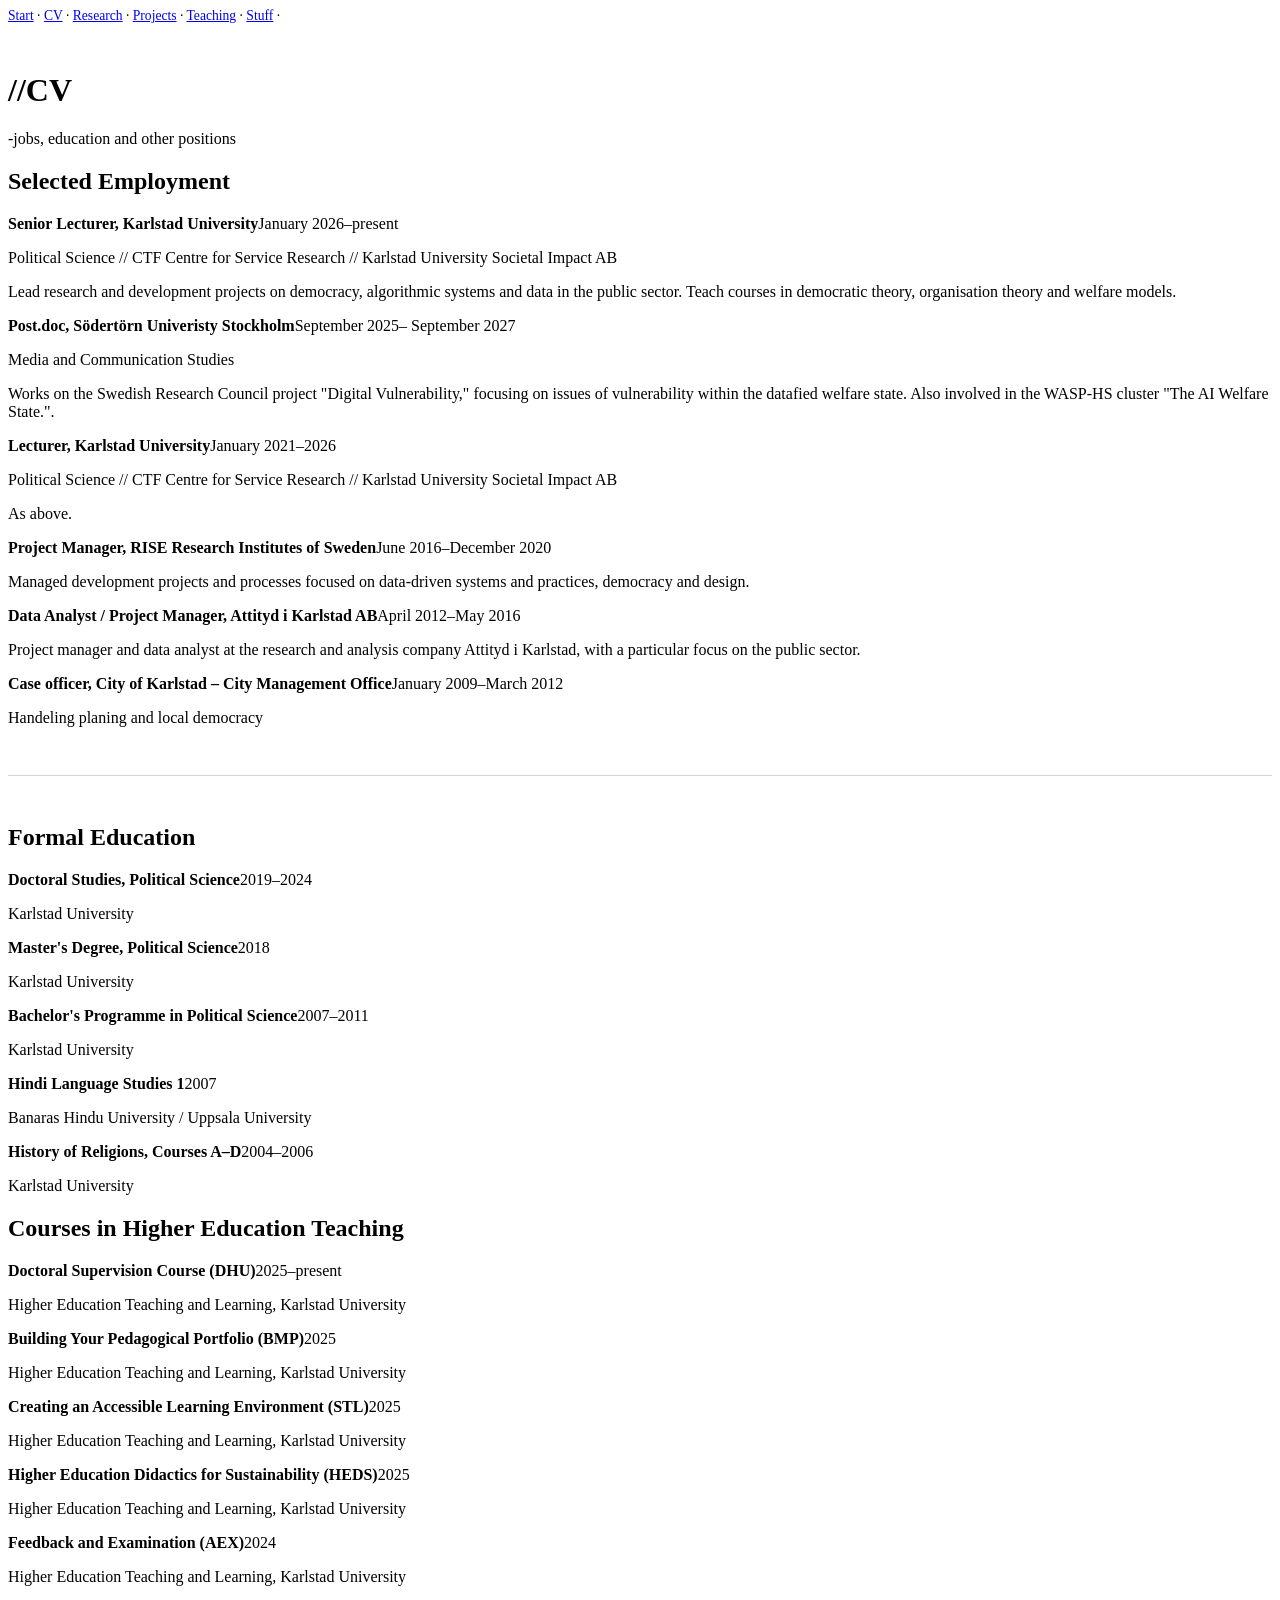
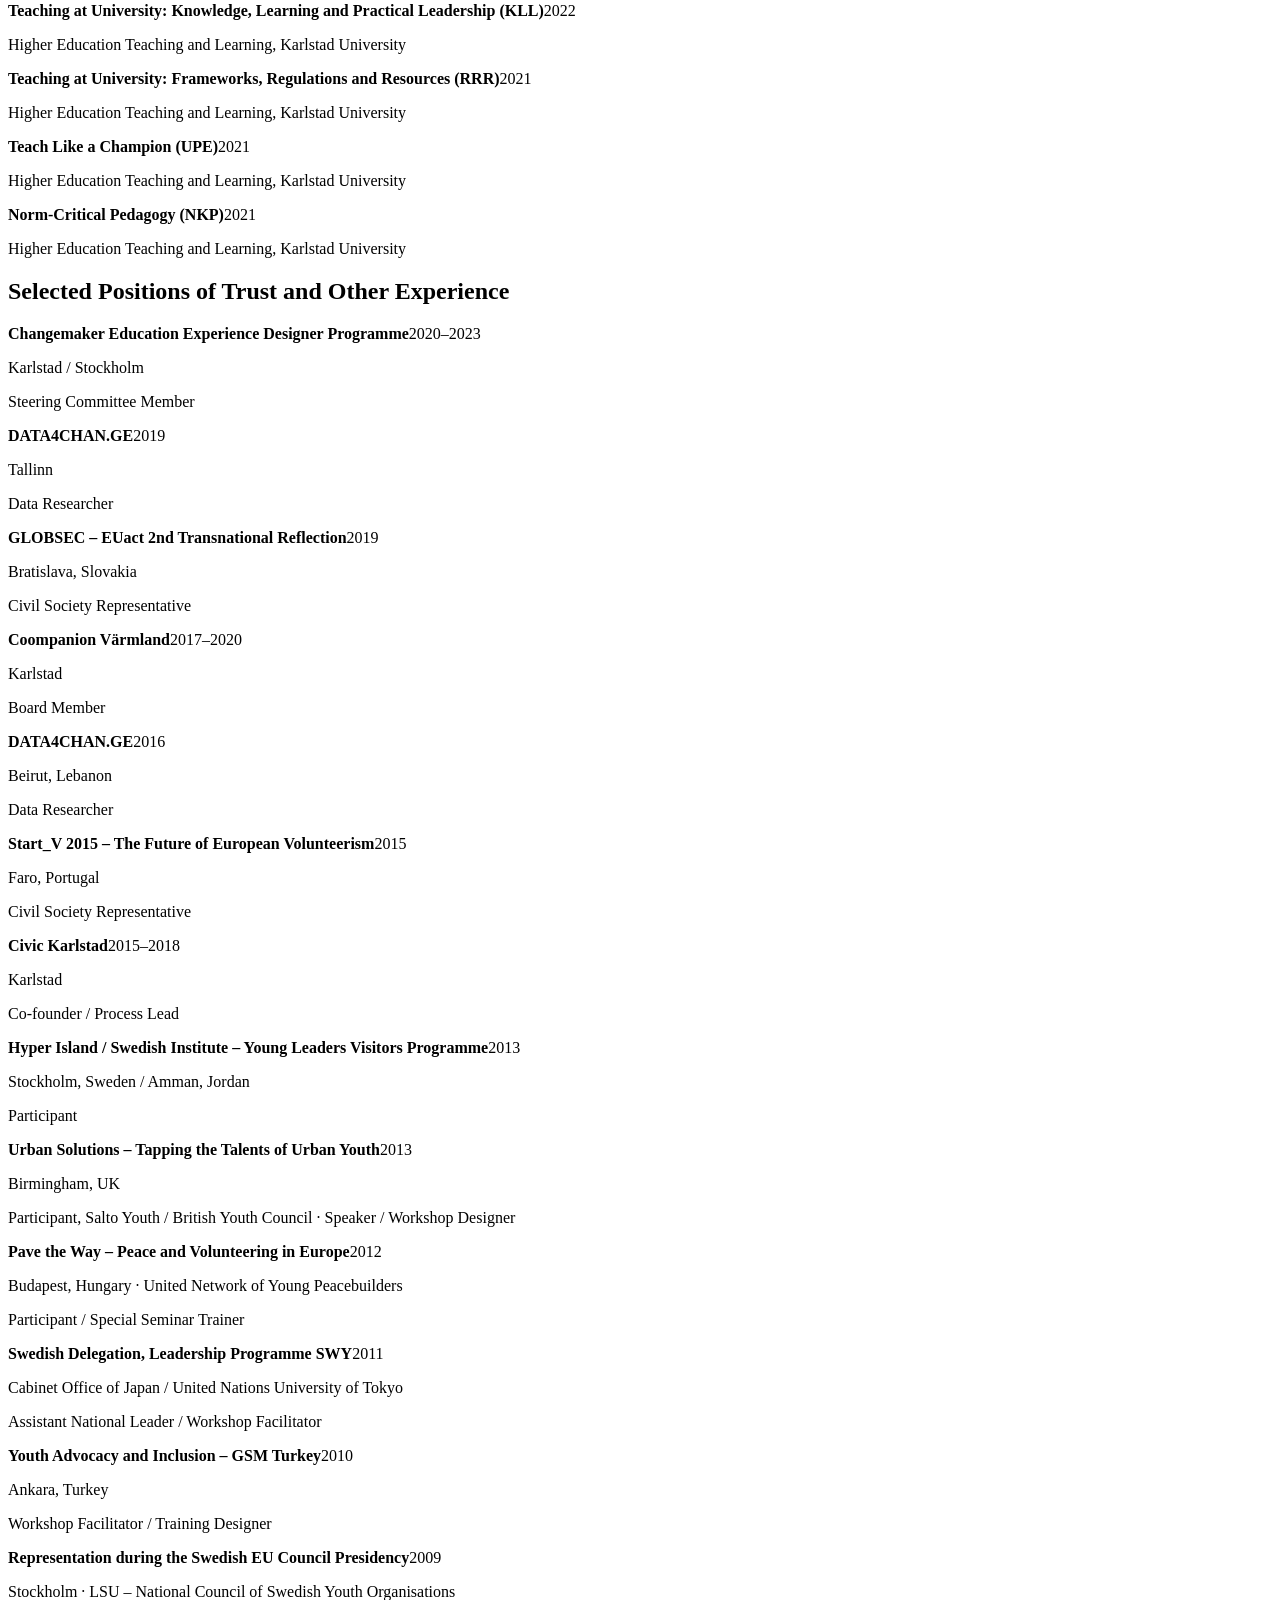
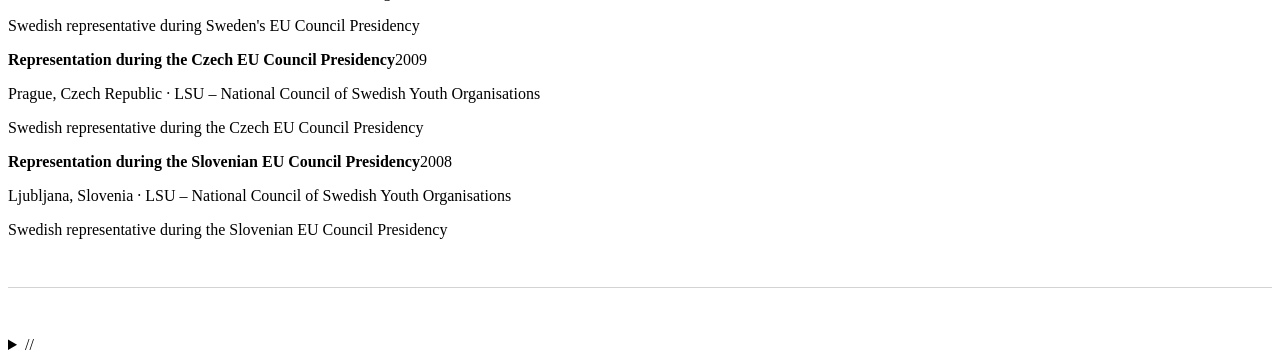
==== cv.html @ 7ce3508b "Revise job titles and update descriptions in cv.html Updated job titles and descriptions in CV." ====
<!DOCTYPE html>
<html lang="en">
<head>
<meta charset="UTF-8">
<meta name="viewport" content="width=device-width, initial-scale=1">
<title>Petter Falk – CV</title>
<link rel="stylesheet" href="style.css">
</head>
<body>
<div class="container">

<nav style="margin-bottom: 48px; font-size: 0.85rem;">
  <a href="index.html">Start</a> ·
  <a href="cv.html">CV</a> ·
  <a href="research.html">Research</a> ·
  <a href="projects.html">Projects</a> ·
  <a href="teaching.html">Teaching</a> ·
  <a href="stuff.html">Stuff</a> ·
</nav>

<header>
  <h1>//CV</h1>
  <p>-jobs, education and other positions</p>
</header>
  
  <h2>Selected Employment</h2>
<div class="entry">
  <div class="entry-head"><strong>Senior Lecturer, Karlstad University</strong><span class="date">January 2026–present</span></div>
  <p class="place">Political Science // CTF Centre for Service Research // Karlstad University Societal Impact AB</p>
  <p>Lead research and development projects on democracy, algorithmic systems and data in the public sector. Teach courses in democratic theory, organisation theory and welfare models.</p>
</div>
  <div class="entry">
  <div class="entry-head"><strong>Post.doc, Södertörn Univeristy Stockholm</strong><span class="date">September 2025– September 2027</span></div>
  <p class="place">Media and Communication Studies</p>
  <p> Works on the Swedish Research Council project "Digital Vulnerability," focusing on issues of vulnerability within the datafied welfare state. Also involved in the WASP-HS cluster "The AI ​​Welfare State.".</p>
</div>
<div class="entry">
  <div class="entry-head"><strong>Lecturer, Karlstad University</strong><span class="date">January 2021–2026</span></div>
  <p class="place">Political Science // CTF Centre for Service Research // Karlstad University Societal Impact AB</p>
  <p>As above.</p>
</div>
<div class="entry">
  <div class="entry-head"><strong>Project Manager, RISE Research Institutes of Sweden</strong><span class="date">June 2016–December 2020</span></div>
  <p>Managed development projects and processes focused on data-driven systems and practices, democracy and design.</p>
</div>
<div class="entry">
  <div class="entry-head"><strong>Data Analyst / Project Manager, Attityd i Karlstad AB</strong><span class="date">April 2012–May 2016</span></div>
  <p>Project manager and data analyst at the research and analysis company Attityd i Karlstad, with a particular focus on the public sector.</p>
</div>
<div class="entry">
  <div class="entry-head"><strong>Case officer, City of Karlstad – City Management Office</strong><span class="date">January 2009–March 2012</span></div>
  <p> Handeling planing and local democracy </p>
</div>


<hr style="border: none; border-top: 1px solid #d3d3d3; margin: 48px 0;">
  
<h2>Formal Education</h2>
<div class="entry">
  <div class="entry-head"><strong>Doctoral Studies, Political Science</strong><span class="date">2019–2024</span></div>
  <p class="place">Karlstad University</p>
</div>
<div class="entry">
  <div class="entry-head"><strong>Master's Degree, Political Science</strong><span class="date">2018</span></div>
  <p class="place">Karlstad University</p>
</div>
<div class="entry">
  <div class="entry-head"><strong>Bachelor's Programme in Political Science</strong><span class="date">2007–2011</span></div>
  <p class="place">Karlstad University</p>
</div>
<div class="entry">
  <div class="entry-head"><strong>Hindi Language Studies 1</strong><span class="date">2007</span></div>
  <p class="place">Banaras Hindu University / Uppsala University</p>
</div>
<div class="entry">
  <div class="entry-head"><strong>History of Religions, Courses A–D</strong><span class="date">2004–2006</span></div>
  <p class="place">Karlstad University</p>
</div>

  <h2> Courses in Higher Education Teaching </h2>
<div class="entry">
  <div class="entry-head"><strong>Doctoral Supervision Course (DHU)</strong><span class="date">2025–present</span></div>
  <p class="place">Higher Education Teaching and Learning, Karlstad University</p>
</div>
<div class="entry">
  <div class="entry-head"><strong>Building Your Pedagogical Portfolio (BMP)</strong><span class="date">2025</span></div>
  <p class="place">Higher Education Teaching and Learning, Karlstad University</p>
</div>
<div class="entry">
  <div class="entry-head"><strong>Creating an Accessible Learning Environment (STL)</strong><span class="date">2025</span></div>
  <p class="place">Higher Education Teaching and Learning, Karlstad University</p>
</div>
<div class="entry">
  <div class="entry-head"><strong>Higher Education Didactics for Sustainability (HEDS)</strong><span class="date">2025</span></div>
  <p class="place">Higher Education Teaching and Learning, Karlstad University</p>
</div>
<div class="entry">
  <div class="entry-head"><strong>Feedback and Examination (AEX)</strong><span class="date">2024</span></div>
  <p class="place">Higher Education Teaching and Learning, Karlstad University</p>
</div>
<div class="entry">
  <div class="entry-head"><strong>Teaching at University: Knowledge, Learning and Practical Leadership (KLL)</strong><span class="date">2022</span></div>
  <p class="place">Higher Education Teaching and Learning, Karlstad University</p>
</div>
<div class="entry">
  <div class="entry-head"><strong>Teaching at University: Frameworks, Regulations and Resources (RRR)</strong><span class="date">2021</span></div>
  <p class="place">Higher Education Teaching and Learning, Karlstad University</p>
</div>
<div class="entry">
  <div class="entry-head"><strong>Teach Like a Champion (UPE)</strong><span class="date">2021</span></div>
  <p class="place">Higher Education Teaching and Learning, Karlstad University</p>
</div>
<div class="entry">
  <div class="entry-head"><strong>Norm-Critical Pedagogy (NKP)</strong><span class="date">2021</span></div>
  <p class="place">Higher Education Teaching and Learning, Karlstad University</p>
</div>
  
<h2>Selected Positions of Trust and Other Experience</h2>
<div class="entry">
  <div class="entry-head"><strong>Changemaker Education Experience Designer Programme</strong><span class="date">2020–2023</span></div>
  <p class="place">Karlstad / Stockholm</p>
  <p>Steering Committee Member</p>
</div>
<div class="entry">
  <div class="entry-head"><strong>DATA4CHAN.GE</strong><span class="date">2019</span></div>
  <p class="place">Tallinn</p>
  <p>Data Researcher</p>
</div>
<div class="entry">
  <div class="entry-head"><strong>GLOBSEC – EUact 2nd Transnational Reflection</strong><span class="date">2019</span></div>
  <p class="place">Bratislava, Slovakia</p>
  <p>Civil Society Representative</p>
</div>
<div class="entry">
  <div class="entry-head"><strong>Coompanion Värmland</strong><span class="date">2017–2020</span></div>
  <p class="place">Karlstad</p>
  <p>Board Member</p>
</div>
<div class="entry">
  <div class="entry-head"><strong>DATA4CHAN.GE</strong><span class="date">2016</span></div>
  <p class="place">Beirut, Lebanon</p>
  <p>Data Researcher</p>
</div>
<div class="entry">
  <div class="entry-head"><strong>Start_V 2015 – The Future of European Volunteerism</strong><span class="date">2015</span></div>
  <p class="place">Faro, Portugal</p>
  <p>Civil Society Representative</p>
</div>
<div class="entry">
  <div class="entry-head"><strong>Civic Karlstad</strong><span class="date">2015–2018</span></div>
  <p class="place">Karlstad</p>
  <p>Co-founder / Process Lead</p>
</div>
<div class="entry">
  <div class="entry-head"><strong>Hyper Island / Swedish Institute – Young Leaders Visitors Programme</strong><span class="date">2013</span></div>
  <p class="place">Stockholm, Sweden / Amman, Jordan</p>
  <p>Participant</p>
</div>
<div class="entry">
  <div class="entry-head"><strong>Urban Solutions – Tapping the Talents of Urban Youth</strong><span class="date">2013</span></div>
  <p class="place">Birmingham, UK</p>
  <p>Participant, Salto Youth / British Youth Council · Speaker / Workshop Designer</p>
</div>
<div class="entry">
  <div class="entry-head"><strong>Pave the Way – Peace and Volunteering in Europe</strong><span class="date">2012</span></div>
  <p class="place">Budapest, Hungary · United Network of Young Peacebuilders</p>
  <p>Participant / Special Seminar Trainer</p>
</div>
<div class="entry">
  <div class="entry-head"><strong>Swedish Delegation, Leadership Programme SWY</strong><span class="date">2011</span></div>
  <p class="place">Cabinet Office of Japan / United Nations University of Tokyo</p>
  <p>Assistant National Leader / Workshop Facilitator</p>
</div>
<div class="entry">
  <div class="entry-head"><strong>Youth Advocacy and Inclusion – GSM Turkey</strong><span class="date">2010</span></div>
  <p class="place">Ankara, Turkey</p>
  <p>Workshop Facilitator / Training Designer</p>
</div>
<div class="entry">
  <div class="entry-head"><strong>Representation during the Swedish EU Council Presidency</strong><span class="date">2009</span></div>
  <p class="place">Stockholm · LSU – National Council of Swedish Youth Organisations</p>
  <p>Swedish representative during Sweden's EU Council Presidency</p>
</div>
<div class="entry">
  <div class="entry-head"><strong>Representation during the Czech EU Council Presidency</strong><span class="date">2009</span></div>
  <p class="place">Prague, Czech Republic · LSU – National Council of Swedish Youth Organisations</p>
  <p>Swedish representative during the Czech EU Council Presidency</p>
</div>
<div class="entry">
  <div class="entry-head"><strong>Representation during the Slovenian EU Council Presidency</strong><span class="date">2008</span></div>
  <p class="place">Ljubljana, Slovenia · LSU – National Council of Swedish Youth Organisations</p>
  <p>Swedish representative during the Slovenian EU Council Presidency</p>
</div>

    <hr style="border: none; border-top: 1px solid #d3d3d3; margin: 48px 0;">

  <details class="quote-reveal">
  <summary>//</summary>
 
  <p>Ah, but you konw; I have done more than papers, policies and projects. Odd jobs, unpaid jobs, jobs without names. I have poured drinks behind bars (or truth be told, mostly wiped tables and mopped up what the night left behind). I have swung a hammer as a carpenter, likely the worst pair of hands ever to touch timber and power tools. And I have cared for people, holding their days together as gently as I could.</p>
 
  <p>And when I grow up, I think I'm gonna be a nurse. Or a social worker. Or something along that line.</p>
 
  
<footer>Last updated October 2026</footer>
</div>
</body>
</html>
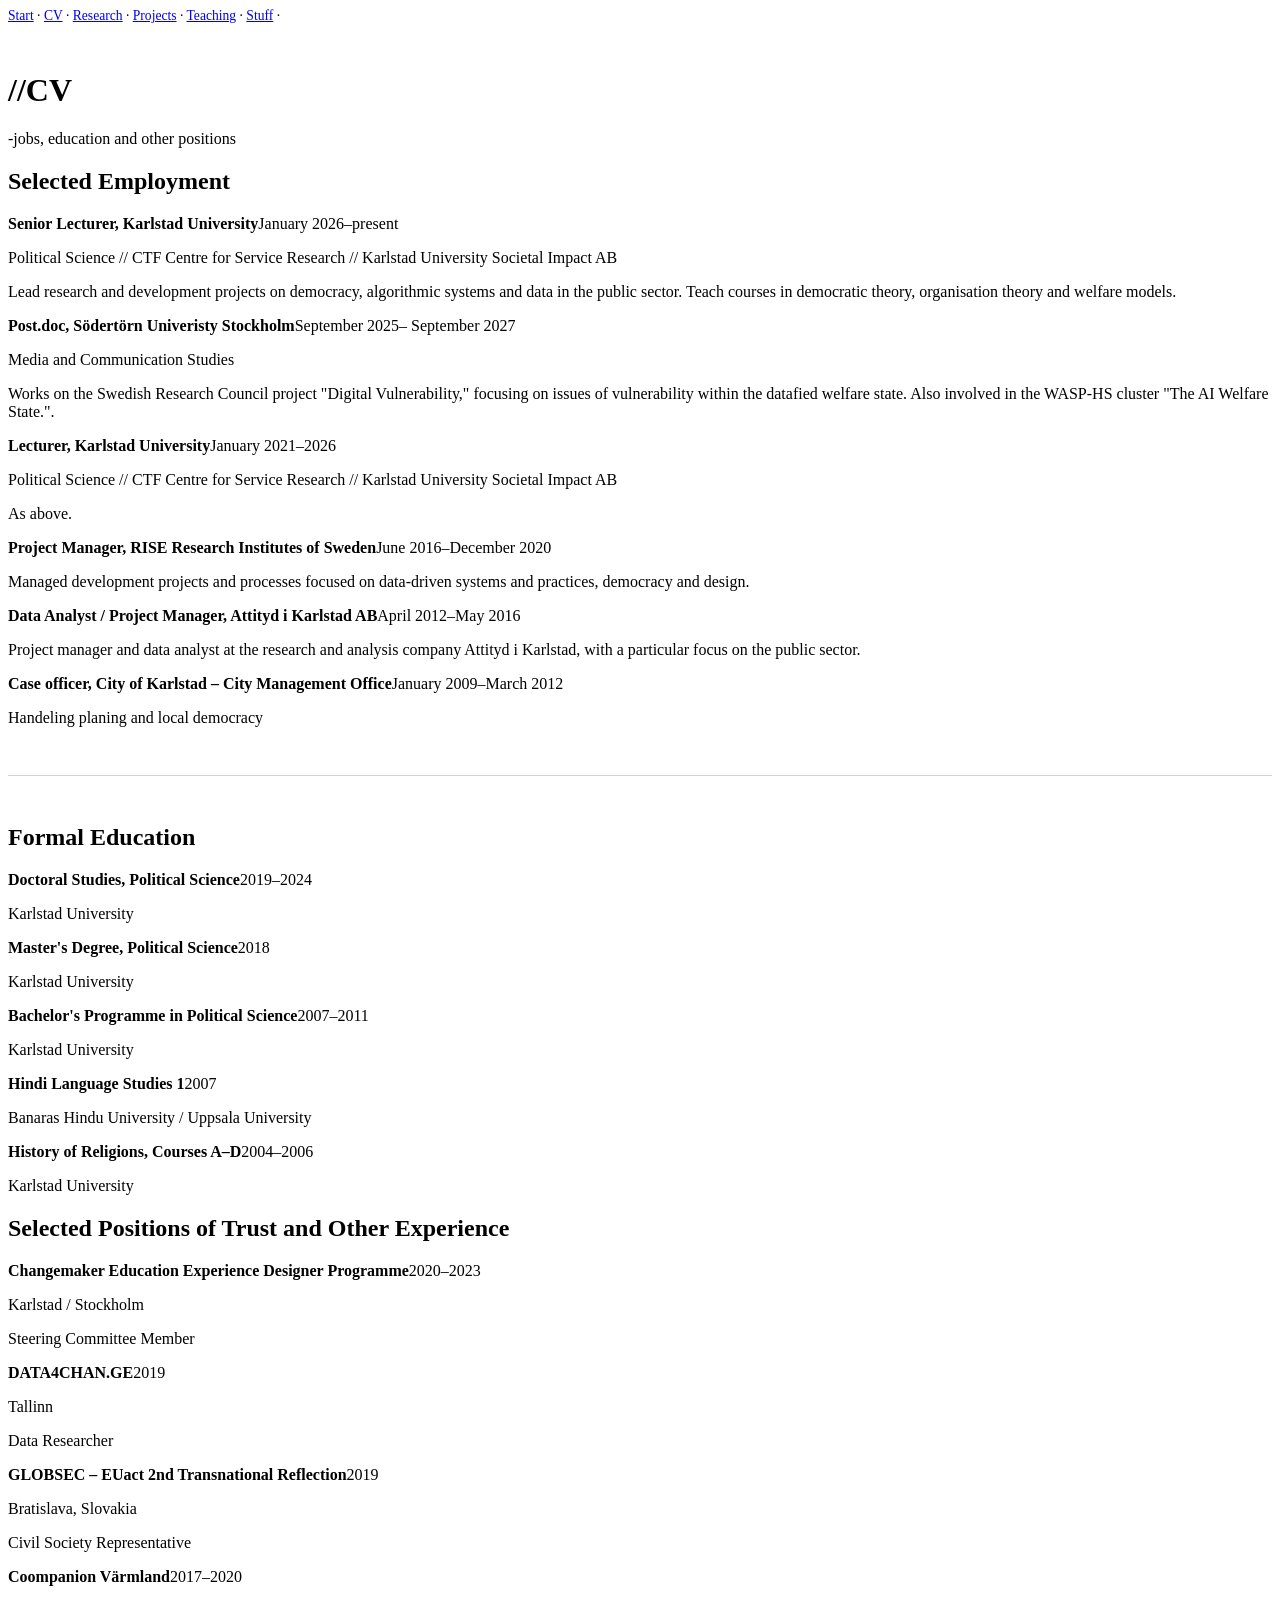
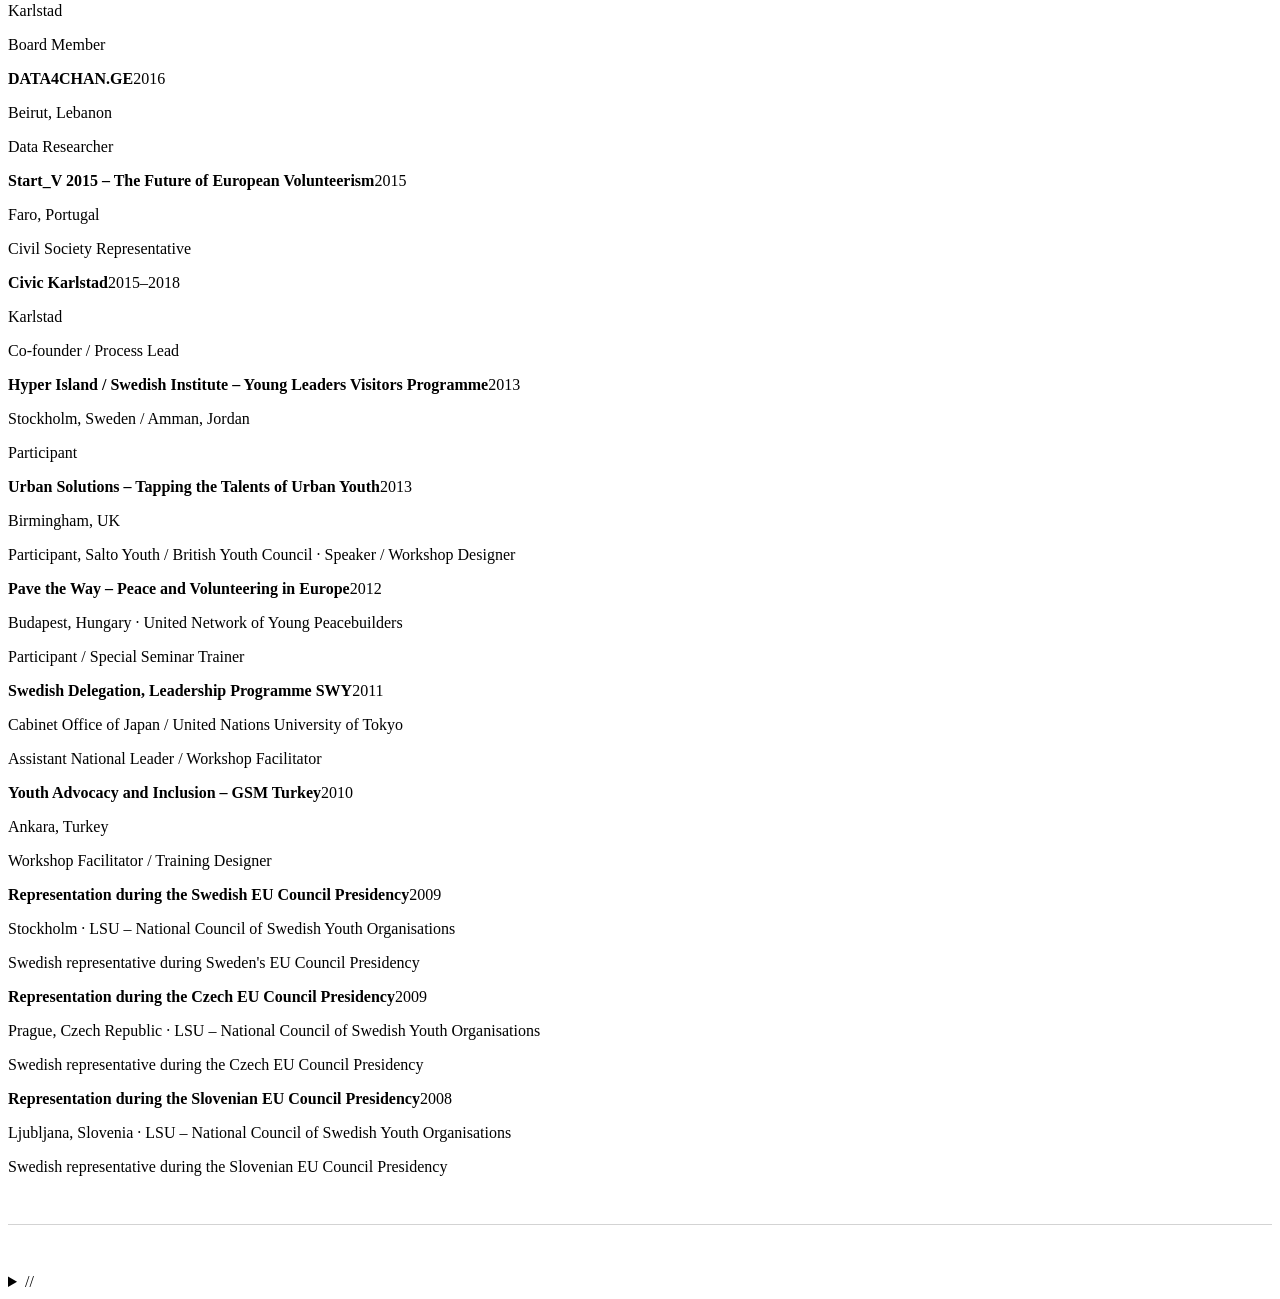
==== commit 97af6c1a: "Remove courses from Higher Education Teaching section Removed multiple courses from the Higher Educa" ====
--- a/cv.html
+++ b/cv.html
@@ -76,44 +76,6 @@
   <div class="entry-head"><strong>History of Religions, Courses A–D</strong><span class="date">2004–2006</span></div>
   <p class="place">Karlstad University</p>
 </div>
-
-  <h2> Courses in Higher Education Teaching </h2>
-<div class="entry">
-  <div class="entry-head"><strong>Doctoral Supervision Course (DHU)</strong><span class="date">2025–present</span></div>
-  <p class="place">Higher Education Teaching and Learning, Karlstad University</p>
-</div>
-<div class="entry">
-  <div class="entry-head"><strong>Building Your Pedagogical Portfolio (BMP)</strong><span class="date">2025</span></div>
-  <p class="place">Higher Education Teaching and Learning, Karlstad University</p>
-</div>
-<div class="entry">
-  <div class="entry-head"><strong>Creating an Accessible Learning Environment (STL)</strong><span class="date">2025</span></div>
-  <p class="place">Higher Education Teaching and Learning, Karlstad University</p>
-</div>
-<div class="entry">
-  <div class="entry-head"><strong>Higher Education Didactics for Sustainability (HEDS)</strong><span class="date">2025</span></div>
-  <p class="place">Higher Education Teaching and Learning, Karlstad University</p>
-</div>
-<div class="entry">
-  <div class="entry-head"><strong>Feedback and Examination (AEX)</strong><span class="date">2024</span></div>
-  <p class="place">Higher Education Teaching and Learning, Karlstad University</p>
-</div>
-<div class="entry">
-  <div class="entry-head"><strong>Teaching at University: Knowledge, Learning and Practical Leadership (KLL)</strong><span class="date">2022</span></div>
-  <p class="place">Higher Education Teaching and Learning, Karlstad University</p>
-</div>
-<div class="entry">
-  <div class="entry-head"><strong>Teaching at University: Frameworks, Regulations and Resources (RRR)</strong><span class="date">2021</span></div>
-  <p class="place">Higher Education Teaching and Learning, Karlstad University</p>
-</div>
-<div class="entry">
-  <div class="entry-head"><strong>Teach Like a Champion (UPE)</strong><span class="date">2021</span></div>
-  <p class="place">Higher Education Teaching and Learning, Karlstad University</p>
-</div>
-<div class="entry">
-  <div class="entry-head"><strong>Norm-Critical Pedagogy (NKP)</strong><span class="date">2021</span></div>
-  <p class="place">Higher Education Teaching and Learning, Karlstad University</p>
-</div>
   
 <h2>Selected Positions of Trust and Other Experience</h2>
 <div class="entry">
@@ -191,6 +153,7 @@
   <p class="place">Ljubljana, Slovenia · LSU – National Council of Swedish Youth Organisations</p>
   <p>Swedish representative during the Slovenian EU Council Presidency</p>
 </div>
+  
 
     <hr style="border: none; border-top: 1px solid #d3d3d3; margin: 48px 0;">
 
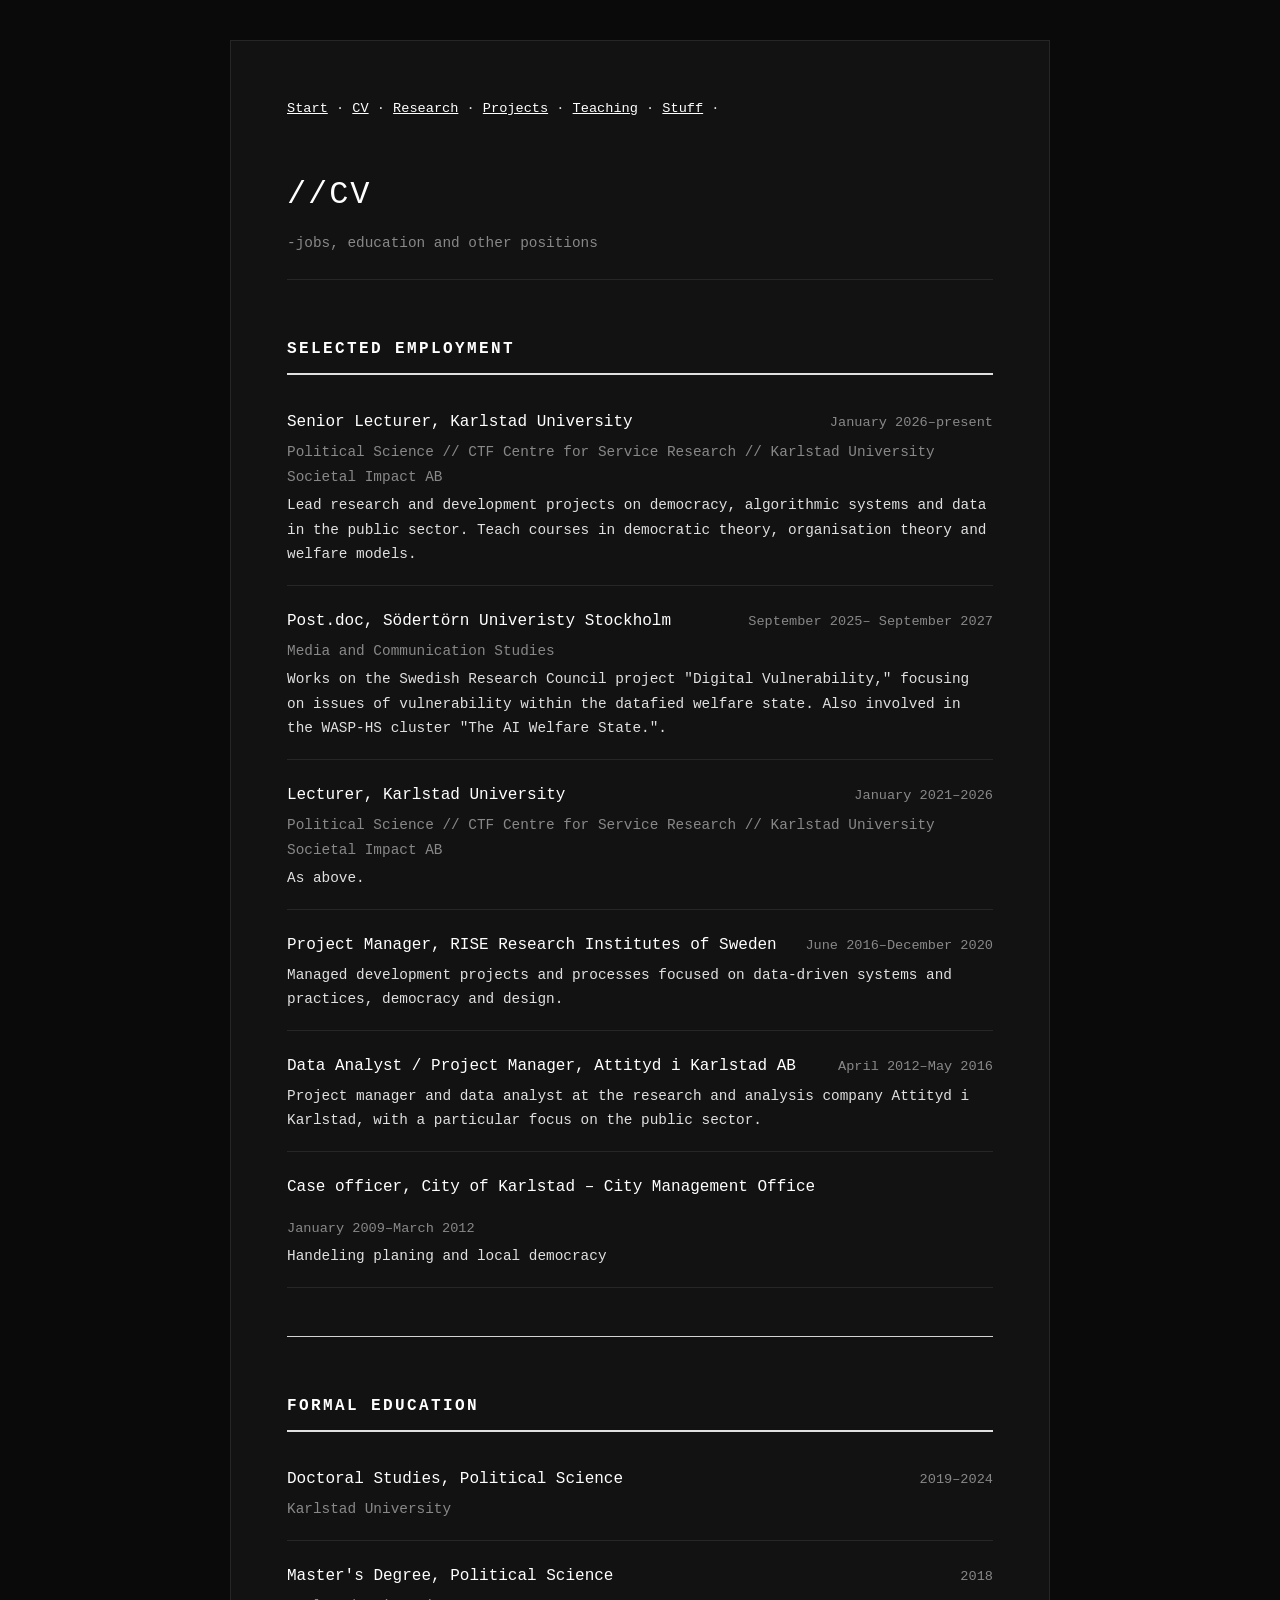
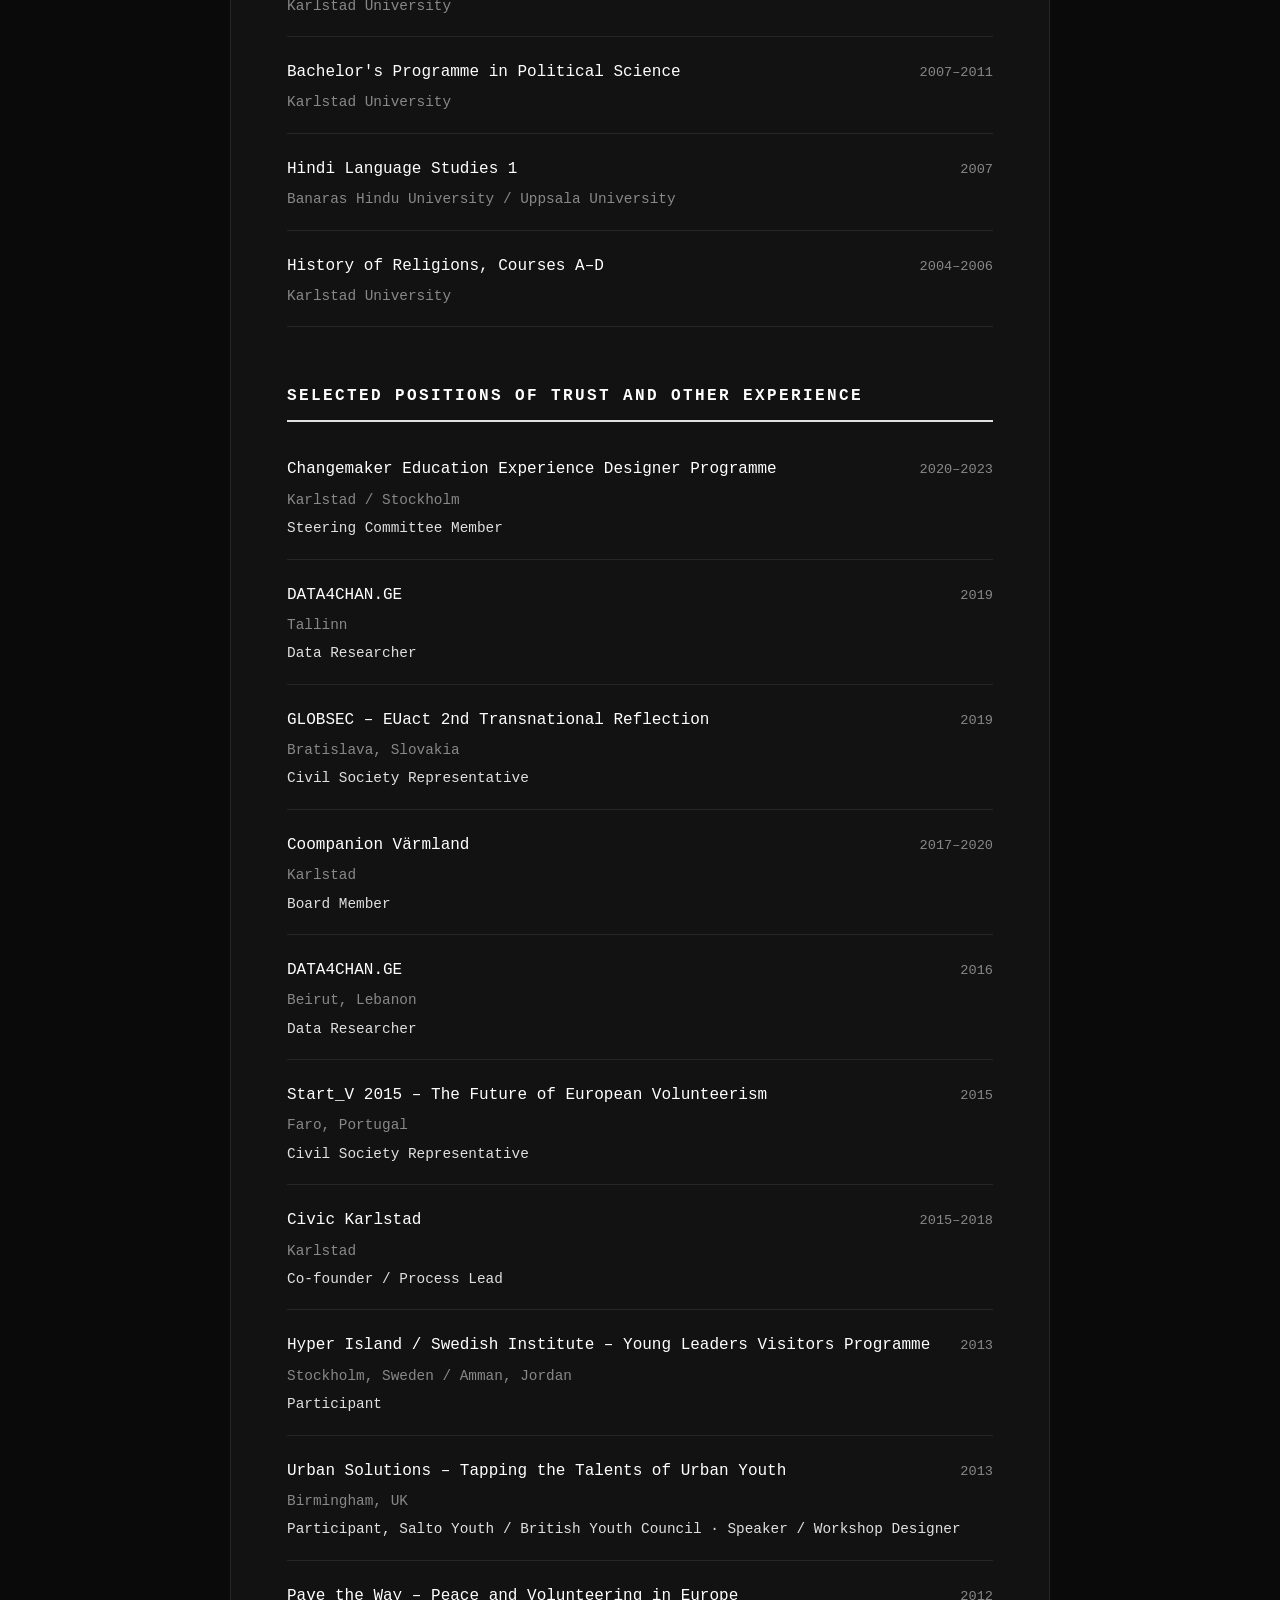
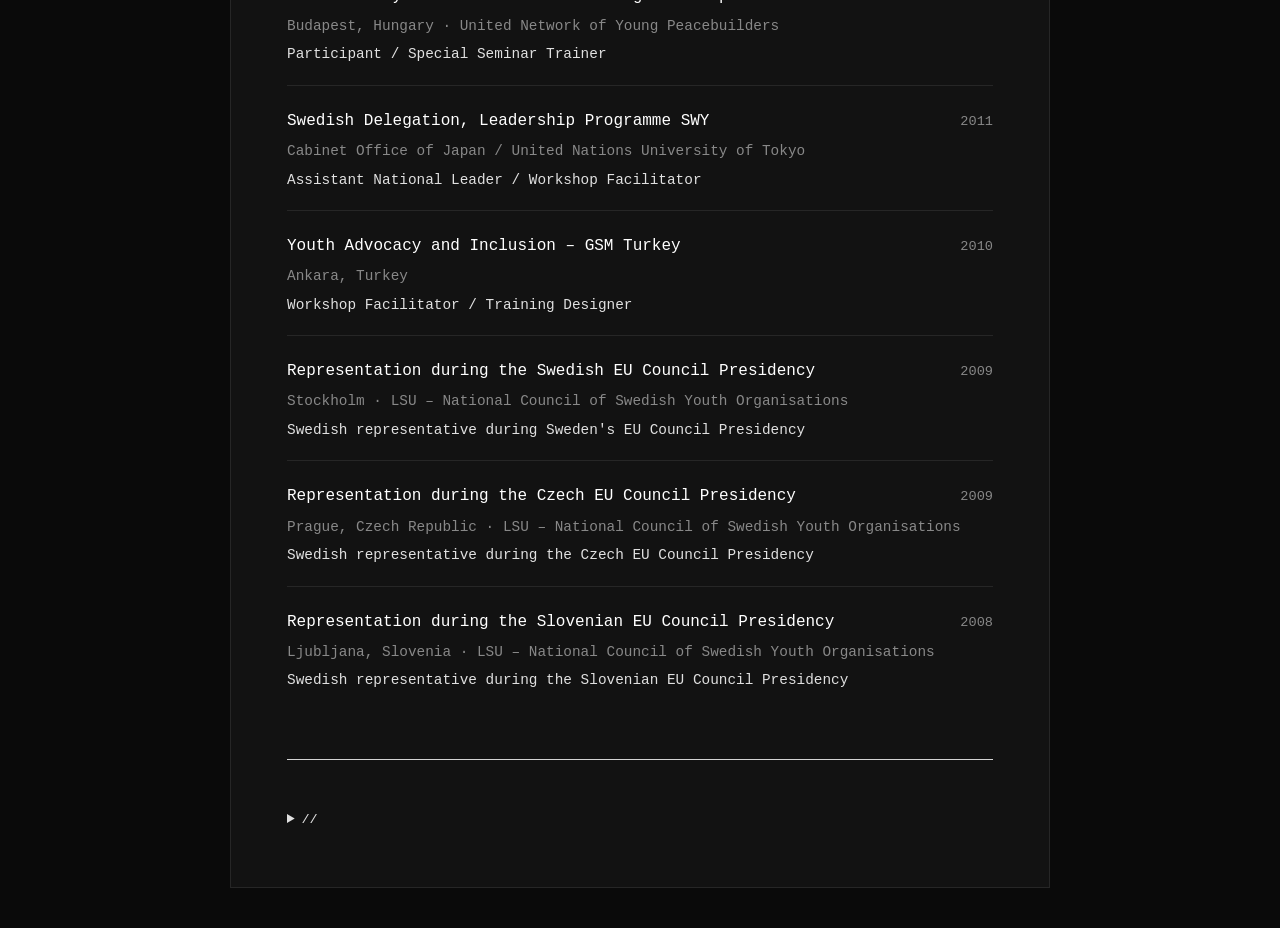
==== commit 03374351: "Edit future career aspirations in cv.html Removed the phrase 'Or something along that line' from the" ====
--- a/cv.html
+++ b/cv.html
@@ -162,7 +162,7 @@
  
   <p>Ah, but you konw; I have done more than papers, policies and projects. Odd jobs, unpaid jobs, jobs without names. I have poured drinks behind bars (or truth be told, mostly wiped tables and mopped up what the night left behind). I have swung a hammer as a carpenter, likely the worst pair of hands ever to touch timber and power tools. And I have cared for people, holding their days together as gently as I could.</p>
  
-  <p>And when I grow up, I think I'm gonna be a nurse. Or a social worker. Or something along that line.</p>
+  <p>And when I grow up, I think I'm gonna be a nurse. Or a social worker. </p>
  
   
 <footer>Last updated October 2026</footer>
--- a/style.css
+++ b/style.css
@@ -0,0 +1,342 @@
+.quote-reveal summary {
+  font-size: 0.85rem;
+}/* ============
+   CV – Gôtt mörkt tema
+   ============ */
+
+:root {
+  --bg: #0a0a0a;
+  --surface: #121212;
+  --surface-2: #1a1a1a;
+  --text: #e0e0e0;
+  --muted: #888888;
+  --accent: #d0d0d0;
+  --border: #262626;
+}
+
+* { box-sizing: border-box; }
+
+body {
+  margin: 0;
+  font-family: "Letter Gothic", "Letter Gothic Std", "Courier New", monospace;
+  background: var(--bg);
+  color: var(--text);
+  line-height: 1.7;
+  -webkit-font-smoothing: antialiased;
+}
+
+.container {
+  max-width: 820px;
+  margin: 40px auto;
+  padding: 56px;
+  background: var(--surface);
+  border: 1px solid var(--border);
+}
+
+header {
+  padding-bottom: 24px;
+  margin-bottom: 48px;
+  border-bottom: 1px solid var(--border);
+}
+h1 {
+  margin: 0 0 8px;
+  font-size: 2rem;
+  font-weight: 400;
+  letter-spacing: 0.06em;
+  text-transform: uppercase;
+  color: #ffffff;
+}
+header p { margin: 3px 0 0; color: var(--muted); font-size: 0.9rem; }
+
+h2 {
+  font-size: 1rem;
+  font-weight: 700;
+  text-transform: uppercase;
+  letter-spacing: 0.15em;
+  color: #ffffff;
+  margin: 56px 0 20px;
+  padding-bottom: 10px;
+  border-bottom: 2px solid #e0e0e0;
+}
+
+a { color: #ffffff; text-decoration: underline; }
+a:visited { color: #ffffff; }
+a:hover { color: #e0e0e0; }
+
+.entry {
+  padding: 14px 0;
+  margin-bottom: 8px;
+  border-bottom: 1px solid var(--border);
+}
+.entry:last-of-type { border-bottom: none; }
+.entry-head {
+  display: flex;
+  justify-content: space-between;
+  align-items: baseline;
+  gap: 16px;
+  flex-wrap: wrap;
+}
+.entry-head strong { font-size: 1rem; font-weight: 400; color: #fff; }
+.date {
+  color: var(--muted);
+  font-size: 0.85rem;
+  white-space: nowrap;
+  font-variant-numeric: tabular-nums;
+}
+.place { color: var(--muted); font-size: 0.85rem; margin: 3px 0; }
+.entry p { margin: 4px 0; font-size: 0.9rem; }
+
+table {
+  width: 100%;
+  border-collapse: collapse;
+  margin-top: 12px;
+  font-size: 0.85rem;
+}
+th, td {
+  padding: 8px 10px;
+  text-align: left;
+  border-bottom: 1px solid var(--border);
+}
+th {
+  font-weight: 400;
+  text-transform: uppercase;
+  letter-spacing: 0.12em;
+  font-size: 0.75rem;
+  color: var(--muted);
+}
+
+.note {
+  color: var(--muted);
+  font-size: 0.85rem;
+  margin-top: 20px;
+  padding-left: 16px;
+  border-left: 2px solid var(--accent);
+}
+
+footer {
+  margin-top: 64px;
+  padding-top: 20px;
+  border-top: 1px solid var(--border);
+  color: var(--muted);
+
+.site-nav {
+  margin-bottom: 48px;
+  font-size: 0.85rem;
+}
+
+.video iframe {
+  border: 0;
+}
+
+.video-divider,
+.section-divider {
+  border: 0;
+  border-top: 1px solid #e0e0e0;
+}
+
+.video-divider {
+  margin: 25px 0;
+}
+
+.section-divider {
+  margin: 48px 0;
+}
+.intro {
+  max-width: 65ch;
+  margin: 40px 0;
+  padding-left: 20px;
+  border-left: 3px solid currentColor;
+  font-size: 1.1rem;
+  line-height: 1.6;
+}
+
+.intro p {
+  margin: 0 0 12px;
+}
+
+.intro p:last-child {
+  margin-bottom: 0;
+}
+   .quote {
+  position: relative;
+  margin: 48px 0;
+  padding: 12px 0 12px 28px;
+  border-left: 2px solid var(--muted);
+}
+
+.quote::before {
+  content: "“";
+  display: block;
+  height: 0.6em;
+  color: var(--muted);
+  font-size: 4rem;
+  line-height: 1;
+}
+
+.quote p {
+  margin: 24px 0 16px;
+  font-size: 1.15rem;
+  line-height: 2;
+}
+
+.quote cite {
+  color: var(--muted);
+  font-size: 0.85rem;
+  font-style: normal;
+}
+   .quote-reveal {
+  margin-top: 32px;
+}
+.quote-reveal summary {
+  font-size: 0.75rem;
+  color: #b0b0b0;        /* faded grey */
+  cursor: pointer;
+  outline: none;
+  width: fit-content;    /* only the word itself is clickable */
+}
+ 
+.quote-reveal summary:hover {
+  color: #777;           /* slightly darker on hover */
+}
+  .publist {
+  padding-left: 1.6rem;
+}
+
+.publist li {
+  line-height: 1.65;
+  padding: 0 0 1rem 0.4rem;
+  margin-bottom: 1rem;
+  border-bottom: 1px solid #e0e0e0;
+}
+
+.publist li:last-child {
+  border-bottom: none;
+}
+
+.publist a {
+  overflow-wrap: anywhere;
+}
+  .site-gif {
+  max-width: 100%;
+  height: auto;
+}
+/* Stuff page only */
+.stuff-page .container {
+  max-width: 900px;
+}
+
+.stuff-nav {
+  display: flex;
+  flex-wrap: wrap;
+  gap: 0.5rem 1.25rem;
+  margin-bottom: 3rem;
+  font-size: 0.9rem;
+}
+
+.stuff-nav a[aria-current="page"] {
+  font-weight: 700;
+  text-decoration-thickness: 2px;
+  text-underline-offset: 0.25em;
+}
+
+.stuff-header {
+  margin-bottom: 3rem;
+}
+
+.stuff-header h1 {
+  margin-bottom: 0.35rem;
+}
+
+.stuff-header p,
+.stuff-page .place,
+.stuff-page .section-intro {
+  opacity: 0.75;
+}
+
+.stuff-section {
+  padding: 2.5rem 0;
+  border-top: 1px solid #ddd;
+}
+
+.stuff-section h2 {
+  margin-top: 0;
+  margin-bottom: 1.5rem;
+}
+
+.stuff-entry,
+.stuff-section > p {
+  max-width: 70ch;
+  line-height: 1.7;
+}
+
+.stuff-page .entry-head {
+  display: flex;
+  flex-wrap: wrap;
+  align-items: baseline;
+  justify-content: space-between;
+  gap: 0.5rem 1rem;
+}
+
+.stuff-page .place {
+  margin-top: 0.25rem;
+}
+
+.stuff-links {
+  margin-top: 1.75rem;
+}
+
+.stuff-links h3 {
+  margin: 1.75rem 0 0.5rem;
+  font-size: 1rem;
+}
+
+.stuff-links ul {
+  padding-left: 1.25rem;
+}
+
+.stuff-links li + li {
+  margin-top: 0.5rem;
+}
+
+.stuff-page a {
+  overflow-wrap: anywhere;
+}
+
+.video-grid {
+  display: grid;
+  grid-template-columns: repeat(2, minmax(0, 1fr));
+  gap: 1.5rem;
+  margin-top: 1.75rem;
+}
+
+.stuff-page .video {
+  aspect-ratio: 16 / 9;
+  min-width: 0;
+}
+
+.stuff-page .video iframe {
+  display: block;
+  width: 100%;
+  height: 100%;
+  border: 0;
+}
+
+.stuff-page footer {
+  padding: 2rem 0;
+  border-top: 1px solid #ddd;
+}
+
+@media (max-width: 650px) {
+  .video-grid {
+    grid-template-columns: 1fr;
+  }
+}
+  .publist {
+  list-style: none;
+  padding-left: 0;
+}
+  .section-divider {
+  border: 0;
+  border-top: 1px solid #d3d3d3;
+  margin: 48px 0;
+}
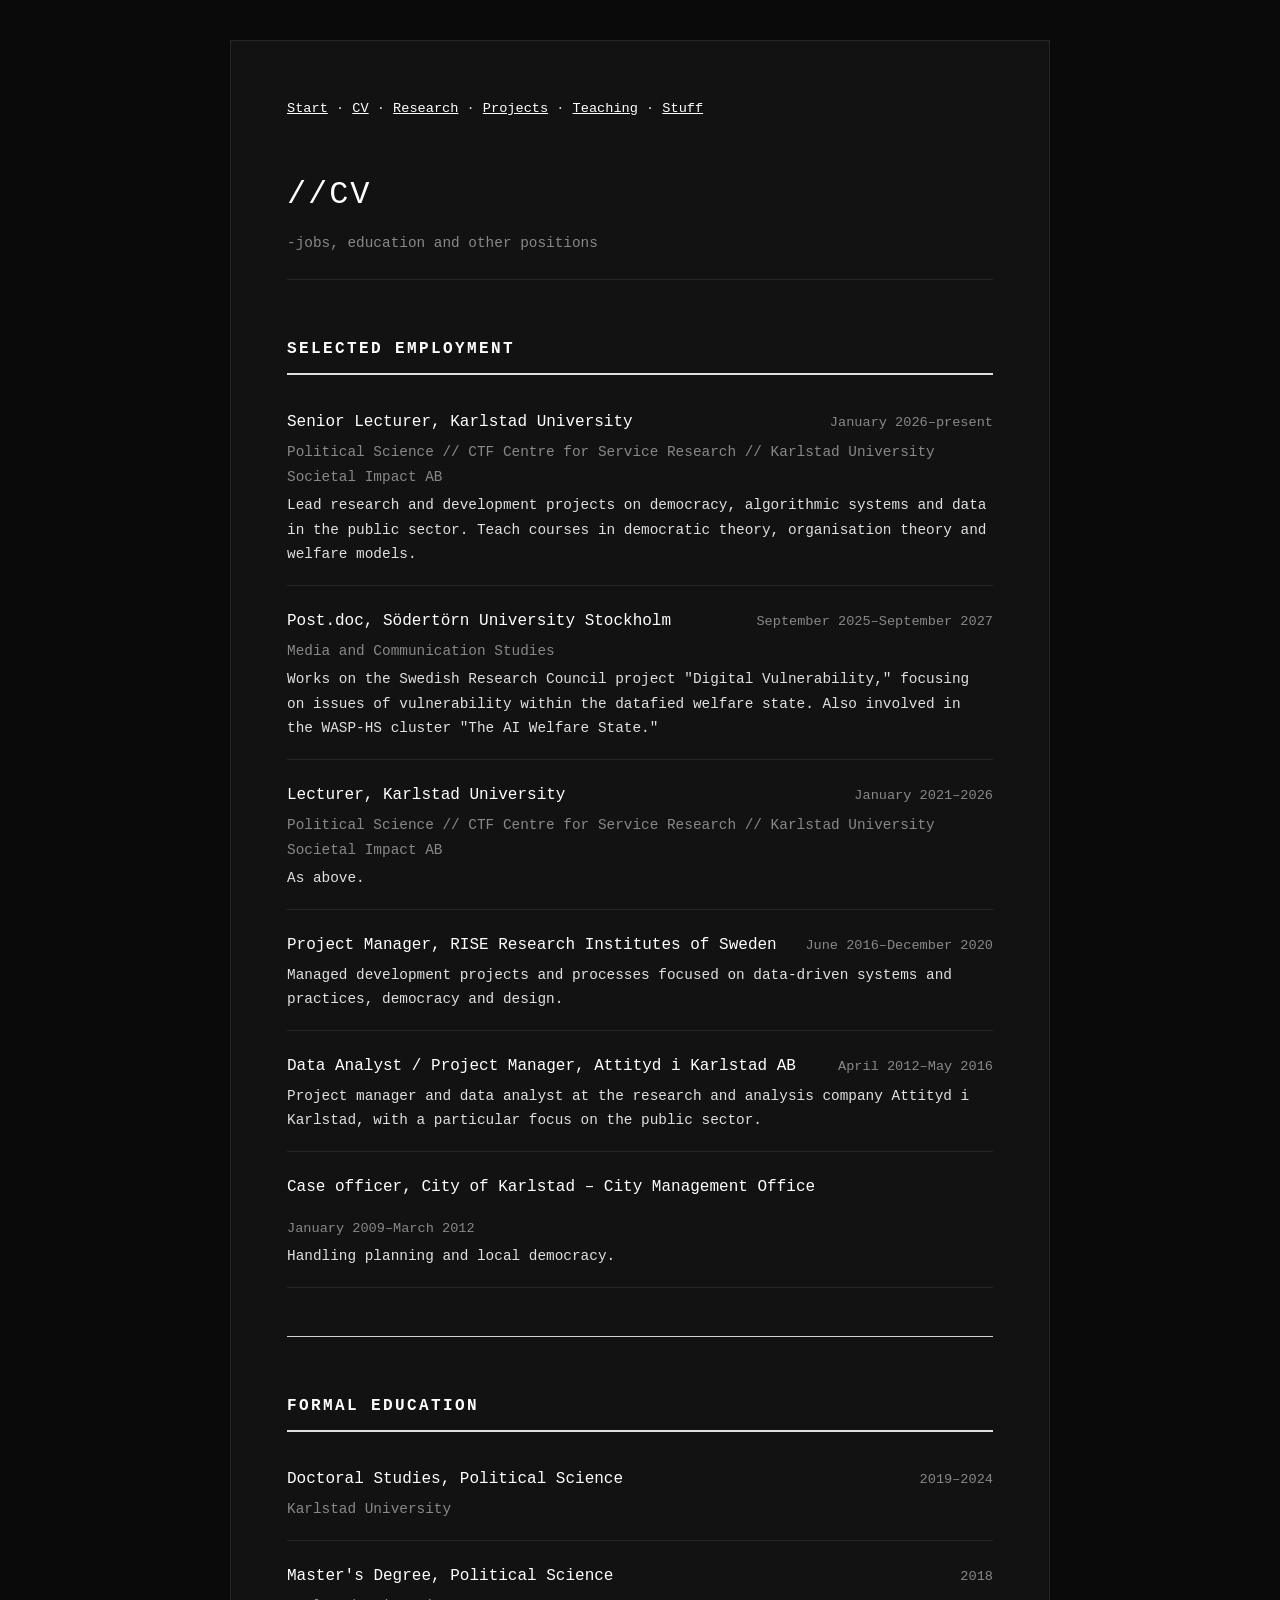
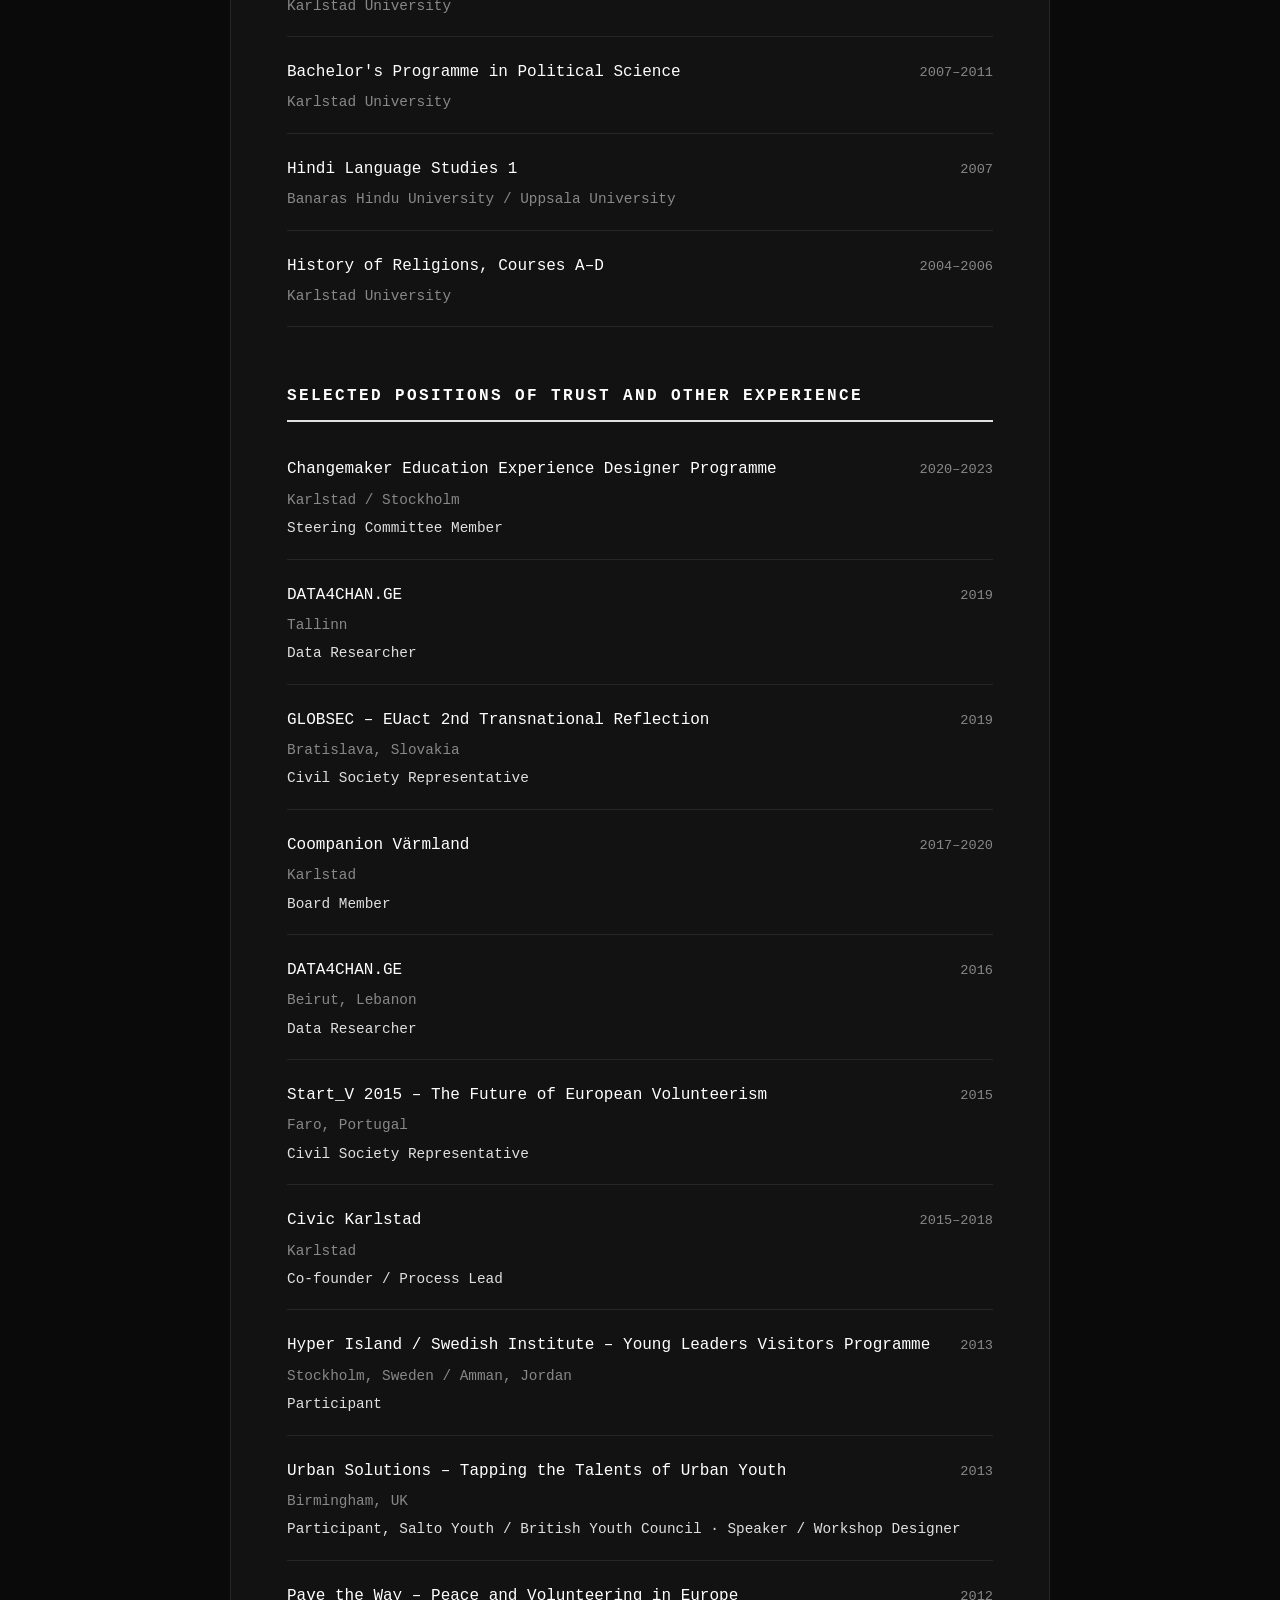
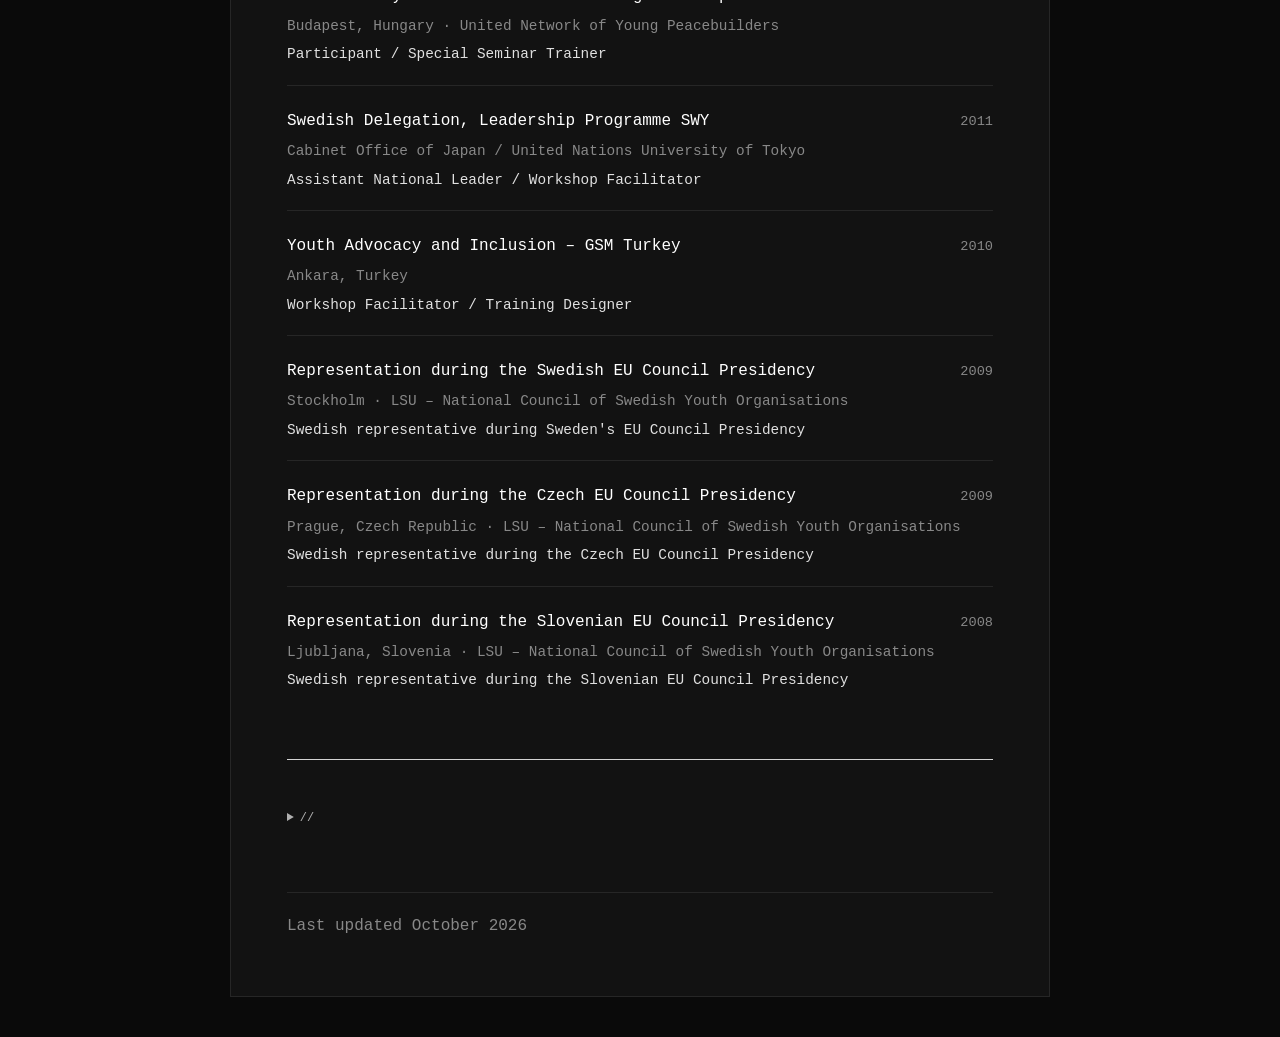
==== commit 7ce5e4e0: "Fix HTML formatting and typos in cv.html" ====
--- a/cv.html
+++ b/cv.html
@@ -15,24 +15,24 @@
   <a href="research.html">Research</a> ·
   <a href="projects.html">Projects</a> ·
   <a href="teaching.html">Teaching</a> ·
-  <a href="stuff.html">Stuff</a> ·
+  <a href="stuff.html">Stuff</a>
 </nav>
 
 <header>
   <h1>//CV</h1>
   <p>-jobs, education and other positions</p>
 </header>
-  
-  <h2>Selected Employment</h2>
+
+<h2>Selected Employment</h2>
 <div class="entry">
   <div class="entry-head"><strong>Senior Lecturer, Karlstad University</strong><span class="date">January 2026–present</span></div>
   <p class="place">Political Science // CTF Centre for Service Research // Karlstad University Societal Impact AB</p>
   <p>Lead research and development projects on democracy, algorithmic systems and data in the public sector. Teach courses in democratic theory, organisation theory and welfare models.</p>
 </div>
-  <div class="entry">
-  <div class="entry-head"><strong>Post.doc, Södertörn Univeristy Stockholm</strong><span class="date">September 2025– September 2027</span></div>
+<div class="entry">
+  <div class="entry-head"><strong>Post.doc, Södertörn University Stockholm</strong><span class="date">September 2025–September 2027</span></div>
   <p class="place">Media and Communication Studies</p>
-  <p> Works on the Swedish Research Council project "Digital Vulnerability," focusing on issues of vulnerability within the datafied welfare state. Also involved in the WASP-HS cluster "The AI ​​Welfare State.".</p>
+  <p>Works on the Swedish Research Council project "Digital Vulnerability," focusing on issues of vulnerability within the datafied welfare state. Also involved in the WASP-HS cluster "The AI Welfare State."</p>
 </div>
 <div class="entry">
   <div class="entry-head"><strong>Lecturer, Karlstad University</strong><span class="date">January 2021–2026</span></div>
@@ -49,12 +49,11 @@
 </div>
 <div class="entry">
   <div class="entry-head"><strong>Case officer, City of Karlstad – City Management Office</strong><span class="date">January 2009–March 2012</span></div>
-  <p> Handeling planing and local democracy </p>
+  <p>Handling planning and local democracy.</p>
 </div>
 
+<hr style="border: none; border-top: 1px solid #d3d3d3; margin: 48px 0;">
 
-<hr style="border: none; border-top: 1px solid #d3d3d3; margin: 48px 0;">
-  
 <h2>Formal Education</h2>
 <div class="entry">
   <div class="entry-head"><strong>Doctoral Studies, Political Science</strong><span class="date">2019–2024</span></div>
@@ -76,7 +75,7 @@
   <div class="entry-head"><strong>History of Religions, Courses A–D</strong><span class="date">2004–2006</span></div>
   <p class="place">Karlstad University</p>
 </div>
-  
+
 <h2>Selected Positions of Trust and Other Experience</h2>
 <div class="entry">
   <div class="entry-head"><strong>Changemaker Education Experience Designer Programme</strong><span class="date">2020–2023</span></div>
@@ -153,18 +152,15 @@
   <p class="place">Ljubljana, Slovenia · LSU – National Council of Swedish Youth Organisations</p>
   <p>Swedish representative during the Slovenian EU Council Presidency</p>
 </div>
-  
 
-    <hr style="border: none; border-top: 1px solid #d3d3d3; margin: 48px 0;">
+<hr style="border: none; border-top: 1px solid #d3d3d3; margin: 48px 0;">
 
-  <details class="quote-reveal">
+<details class="quote-reveal">
   <summary>//</summary>
- 
-  <p>Ah, but you konw; I have done more than papers, policies and projects. Odd jobs, unpaid jobs, jobs without names. I have poured drinks behind bars (or truth be told, mostly wiped tables and mopped up what the night left behind). I have swung a hammer as a carpenter, likely the worst pair of hands ever to touch timber and power tools. And I have cared for people, holding their days together as gently as I could.</p>
- 
-  <p>And when I grow up, I think I'm gonna be a nurse. Or a social worker. </p>
- 
-  
+  <p>Ah, but you know; I have done more than papers, policies and projects. Odd jobs, unpaid jobs, jobs without names. I have poured drinks behind bars (or truth be told, mostly wiped tables and mopped up what the night left behind). I have swung a hammer as a carpenter, likely the worst pair of hands ever to touch timber and power tools. And I have cared for people, holding their days together as gently as I could.</p>
+  <p>And when I grow up, I think I'm gonna be a nurse. Or a social worker.</p>
+</details>
+
 <footer>Last updated October 2026</footer>
 </div>
 </body>
--- a/style.css
+++ b/style.css
@@ -1,7 +1,6 @@
-.quote-reveal summary {
-  font-size: 0.85rem;
-}/* ============
-   CV – Gôtt mörkt tema
+
+/* ============
+   Mörkt tema
    ============ */
 
 :root {
@@ -14,7 +13,9 @@
   --border: #262626;
 }
 
-* { box-sizing: border-box; }
+* {
+  box-sizing: border-box;
+}
 
 body {
   margin: 0;
@@ -38,6 +39,7 @@
   margin-bottom: 48px;
   border-bottom: 1px solid var(--border);
 }
+
 h1 {
   margin: 0 0 8px;
   font-size: 2rem;
@@ -46,7 +48,12 @@
   text-transform: uppercase;
   color: #ffffff;
 }
-header p { margin: 3px 0 0; color: var(--muted); font-size: 0.9rem; }
+
+header p {
+  margin: 3px 0 0;
+  color: var(--muted);
+  font-size: 0.9rem;
+}
 
 h2 {
   font-size: 1rem;
@@ -59,16 +66,29 @@
   border-bottom: 2px solid #e0e0e0;
 }
 
-a { color: #ffffff; text-decoration: underline; }
-a:visited { color: #ffffff; }
-a:hover { color: #e0e0e0; }
+a {
+  color: #ffffff;
+  text-decoration: underline;
+}
+
+a:visited {
+  color: #ffffff;
+}
+
+a:hover {
+  color: #e0e0e0;
+}
 
 .entry {
   padding: 14px 0;
   margin-bottom: 8px;
   border-bottom: 1px solid var(--border);
 }
-.entry:last-of-type { border-bottom: none; }
+
+.entry:last-of-type {
+  border-bottom: none;
+}
+
 .entry-head {
   display: flex;
   justify-content: space-between;
@@ -76,15 +96,30 @@
   gap: 16px;
   flex-wrap: wrap;
 }
-.entry-head strong { font-size: 1rem; font-weight: 400; color: #fff; }
+
+.entry-head strong {
+  font-size: 1rem;
+  font-weight: 400;
+  color: #fff;
+}
+
 .date {
   color: var(--muted);
   font-size: 0.85rem;
   white-space: nowrap;
   font-variant-numeric: tabular-nums;
 }
-.place { color: var(--muted); font-size: 0.85rem; margin: 3px 0; }
-.entry p { margin: 4px 0; font-size: 0.9rem; }
+
+.place {
+  color: var(--muted);
+  font-size: 0.85rem;
+  margin: 3px 0;
+}
+
+.entry p {
+  margin: 4px 0;
+  font-size: 0.9rem;
+}
 
 table {
   width: 100%;
@@ -92,11 +127,14 @@
   margin-top: 12px;
   font-size: 0.85rem;
 }
-th, td {
+
+th,
+td {
   padding: 8px 10px;
   text-align: left;
   border-bottom: 1px solid var(--border);
 }
+
 th {
   font-weight: 400;
   text-transform: uppercase;
@@ -118,6 +156,7 @@
   padding-top: 20px;
   border-top: 1px solid var(--border);
   color: var(--muted);
+}
 
 .site-nav {
   margin-bottom: 48px;
@@ -131,7 +170,7 @@
 .video-divider,
 .section-divider {
   border: 0;
-  border-top: 1px solid #e0e0e0;
+  border-top: 1px solid #d3d3d3;
 }
 
 .video-divider {
@@ -141,6 +180,7 @@
 .section-divider {
   margin: 48px 0;
 }
+
 .intro {
   max-width: 65ch;
   margin: 40px 0;
@@ -157,7 +197,16 @@
 .intro p:last-child {
   margin-bottom: 0;
 }
-   .quote {
+
+.intro-secondary {
+  font-size: 0.6em;
+}
+
+.degree {
+  font-size: 0.3em;
+}
+
+.quote {
   position: relative;
   margin: 48px 0;
   padding: 12px 0 12px 28px;
@@ -184,22 +233,25 @@
   font-size: 0.85rem;
   font-style: normal;
 }
-   .quote-reveal {
+
+.quote-reveal {
   margin-top: 32px;
 }
+
 .quote-reveal summary {
   font-size: 0.75rem;
-  color: #b0b0b0;        /* faded grey */
+  color: #b0b0b0;
   cursor: pointer;
-  outline: none;
-  width: fit-content;    /* only the word itself is clickable */
-}
- 
+  width: fit-content;
+}
+
 .quote-reveal summary:hover {
-  color: #777;           /* slightly darker on hover */
-}
-  .publist {
-  padding-left: 1.6rem;
+  color: #777;
+}
+
+.publist {
+  list-style: none;
+  padding-left: 0;
 }
 
 .publist li {
@@ -216,11 +268,14 @@
 .publist a {
   overflow-wrap: anywhere;
 }
-  .site-gif {
+
+.site-gif {
   max-width: 100%;
   height: auto;
 }
+
 /* Stuff page only */
+
 .stuff-page .container {
   max-width: 900px;
 }
@@ -327,16 +382,75 @@
 }
 
 @media (max-width: 650px) {
+  .container {
+    margin: 0;
+    padding: 24px;
+  }
+
   .video-grid {
     grid-template-columns: 1fr;
   }
 }
-  .publist {
-  list-style: none;
-  padding-left: 0;
-}
-  .section-divider {
+[hidden] {
+  display: none !important;
+}
+
+#menu-password,
+#unlock-form button {
+  font: inherit;
+  padding: 8px 10px;
+}
+
+#menu-password {
+  max-width: 180px;
+  color: var(--text);
+  background: var(--surface-2);
+  border: 1px solid var(--border);
+}
+
+#unlock-form button {
+  color: var(--bg);
+  background: var(--accent);
   border: 0;
-  border-top: 1px solid #d3d3d3;
-  margin: 48px 0;
-}
+  cursor: pointer;
+}
+
+#unlock-error {
+  color: var(--text);
+}
+[hidden] {
+  display: none !important;
+}
+.cv-chat {
+  margin: 3rem 0;
+}
+
+.chat-messages {
+  min-height: 8rem;
+  max-height: 20rem;
+  overflow-y: auto;
+  padding: 1rem;
+  border: 1px solid currentColor;
+  margin: 1rem 0;
+}
+
+.chat-messages p {
+  margin: 0 0 0.75rem;
+}
+
+.chat-input-row {
+  display: flex;
+  gap: 0.5rem;
+  margin-top: 0.5rem;
+}
+
+.chat-input-row input {
+  flex: 1;
+  min-width: 0;
+  font: inherit;
+}
+
+.chat-input-row button {
+  font: inherit;
+  cursor: pointer;
+}
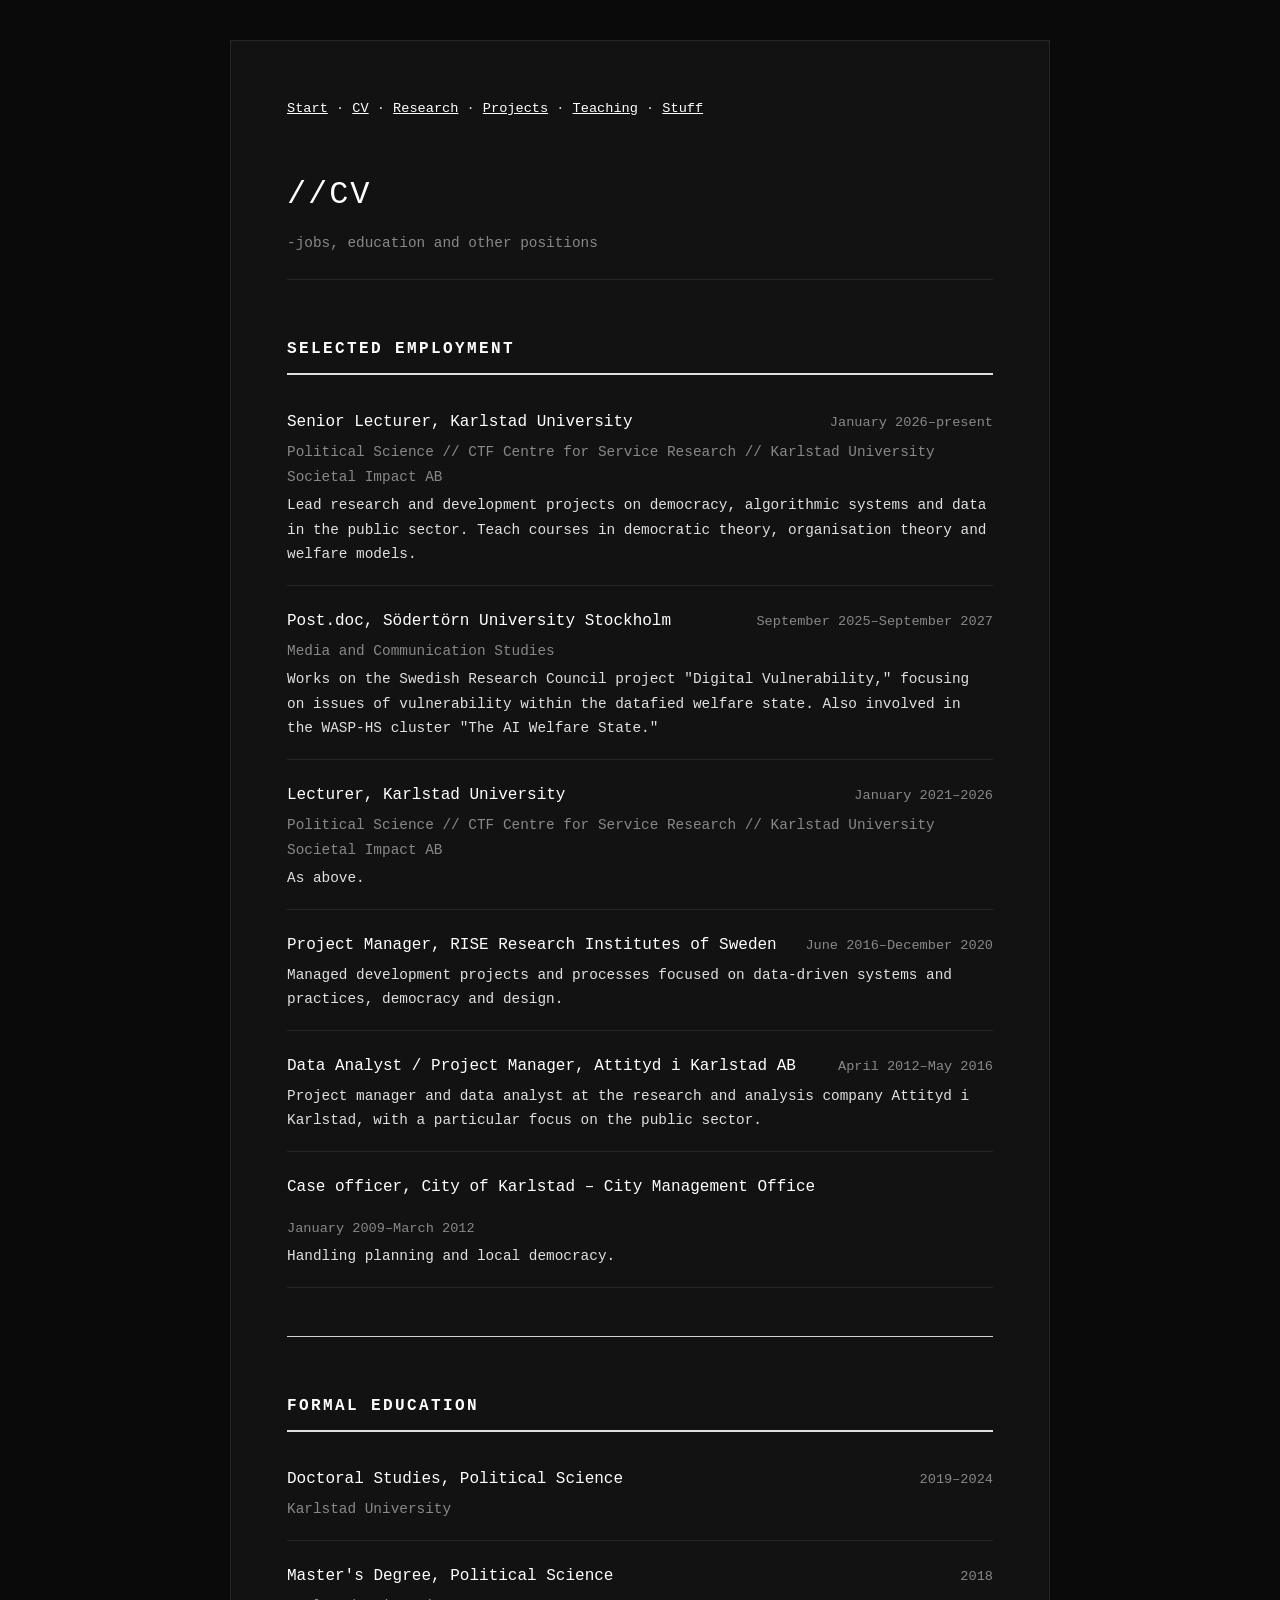
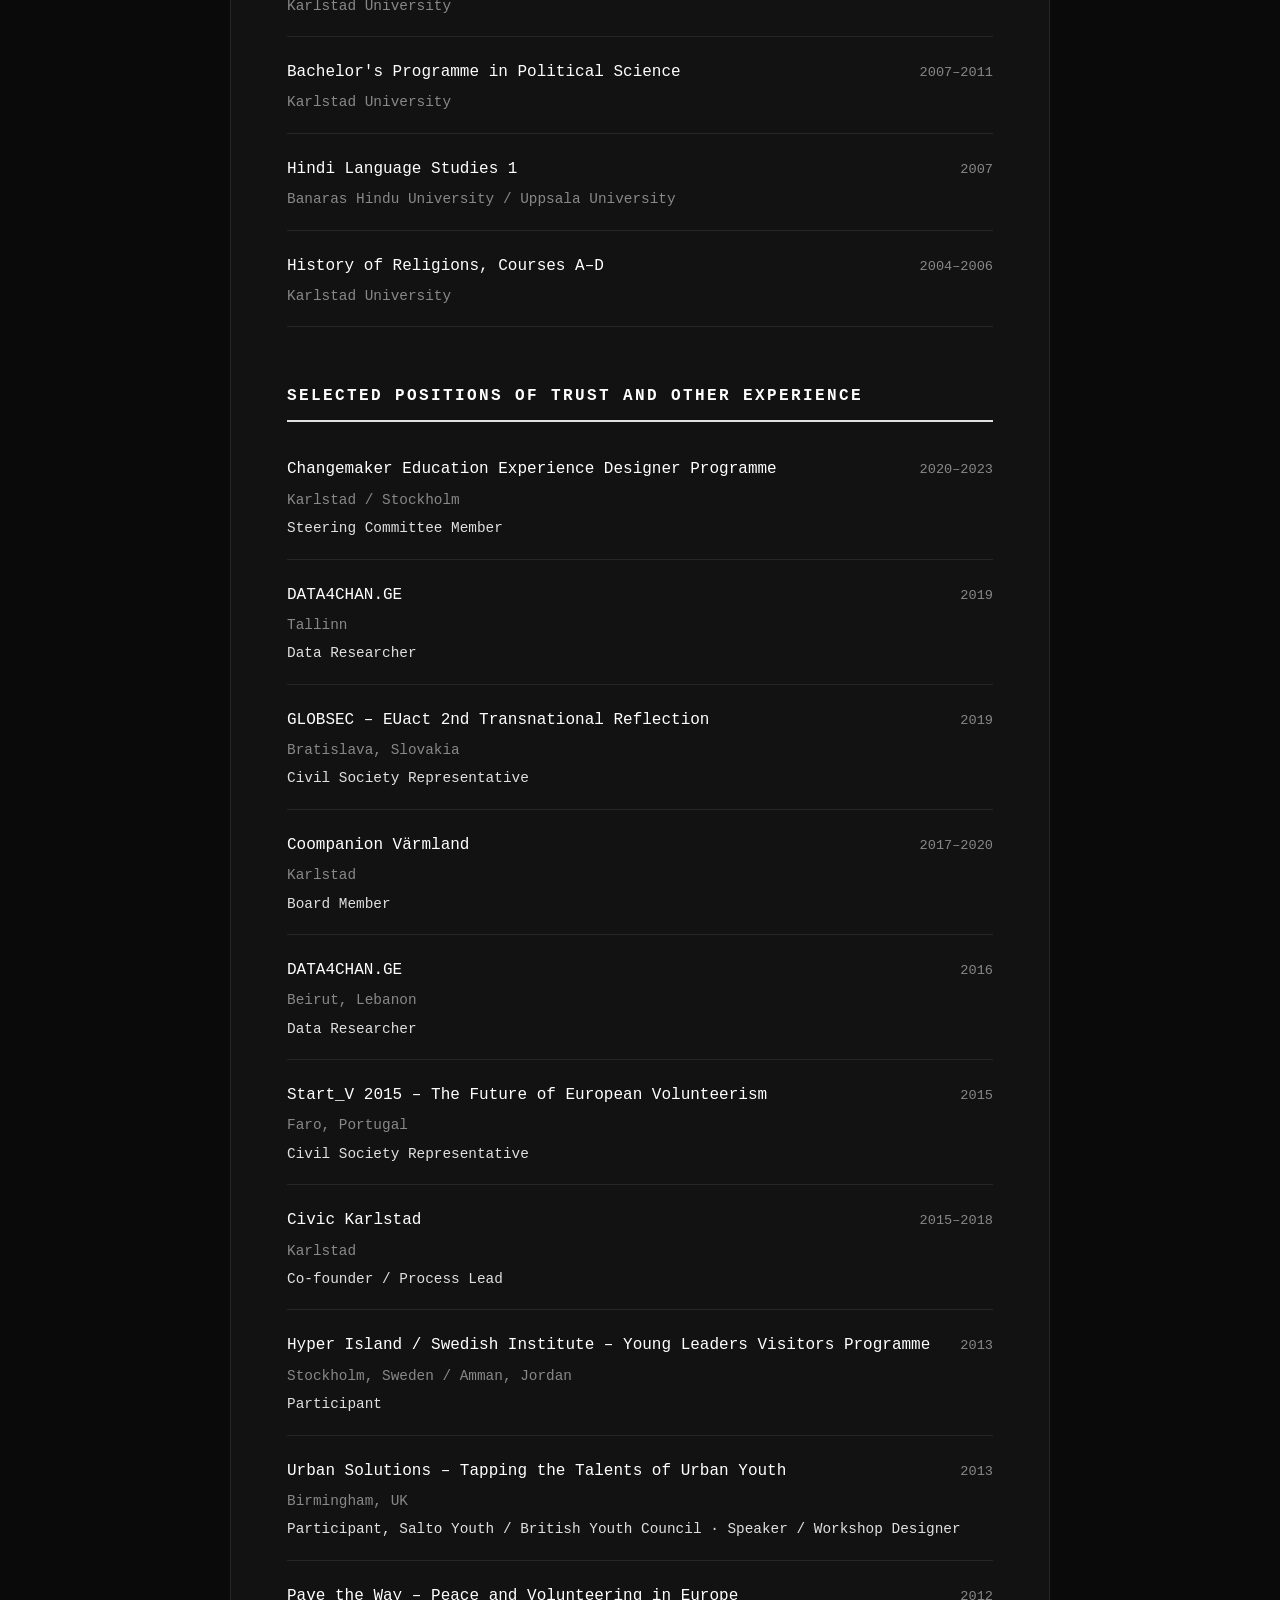
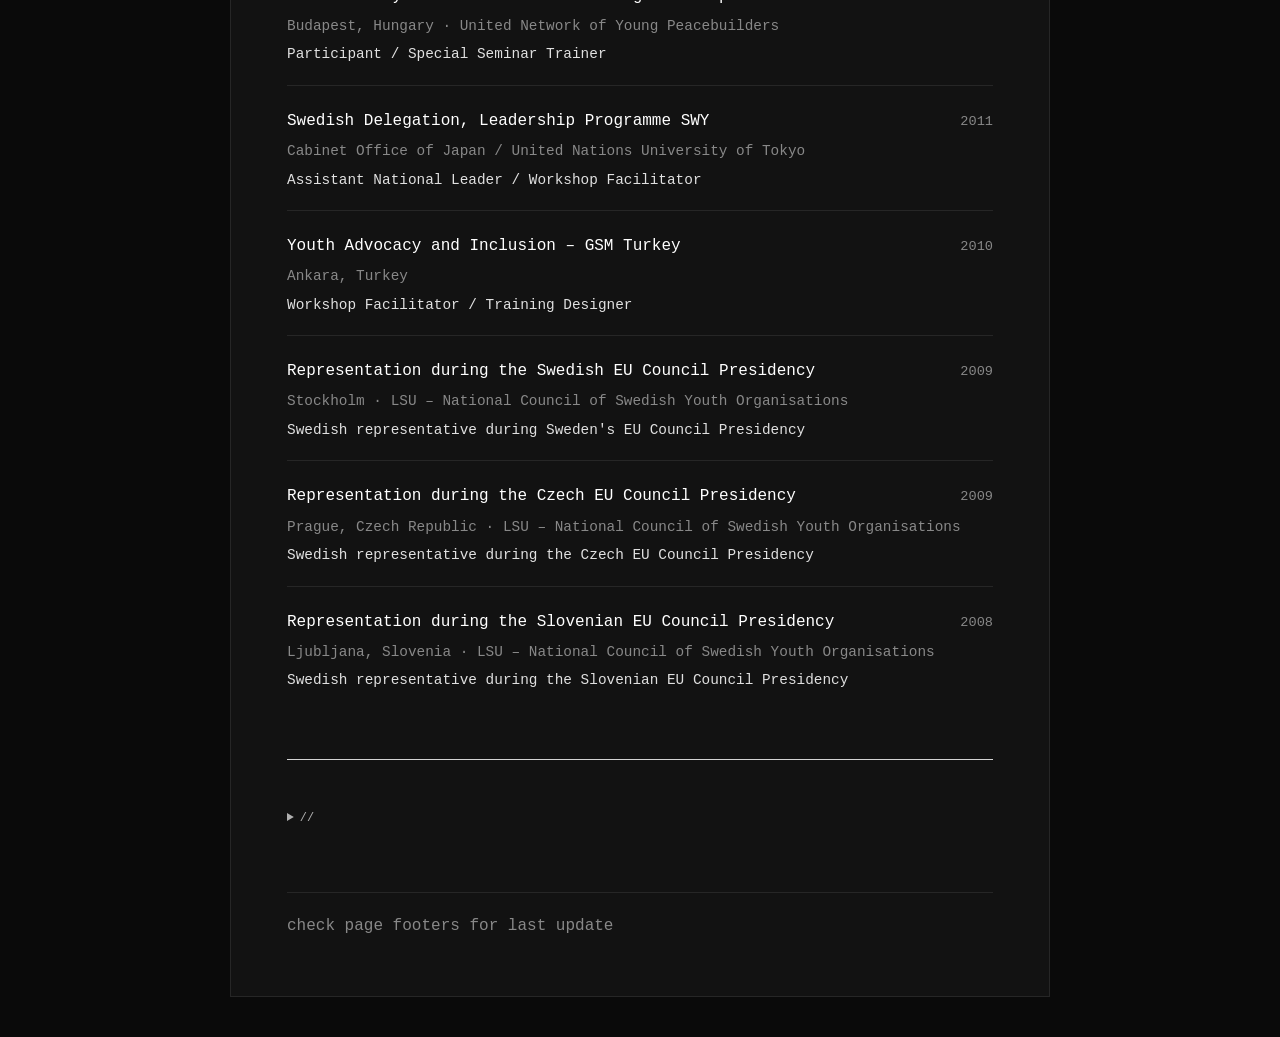
==== commit 4474be7e: "Modify footer to check page footers for last update Updated footer text to prompt checking of last u" ====
--- a/cv.html
+++ b/cv.html
@@ -161,7 +161,7 @@
   <p>And when I grow up, I think I'm gonna be a nurse. Or a social worker.</p>
 </details>
 
-<footer>Last updated October 2026</footer>
+<footer>check page footers for last update</footer>
 </div>
 </body>
 </html>
--- a/style.css
+++ b/style.css
@@ -454,3 +454,14 @@
   font: inherit;
   cursor: pointer;
 }
+.quote-reveal .quote {
+  font-size: 0.85rem;
+}
+
+.quote-reveal .quote p {
+  margin: 0.25rem 0;
+}
+
+.quote-reveal .quote cite {
+  font-size: 0.8rem;
+}
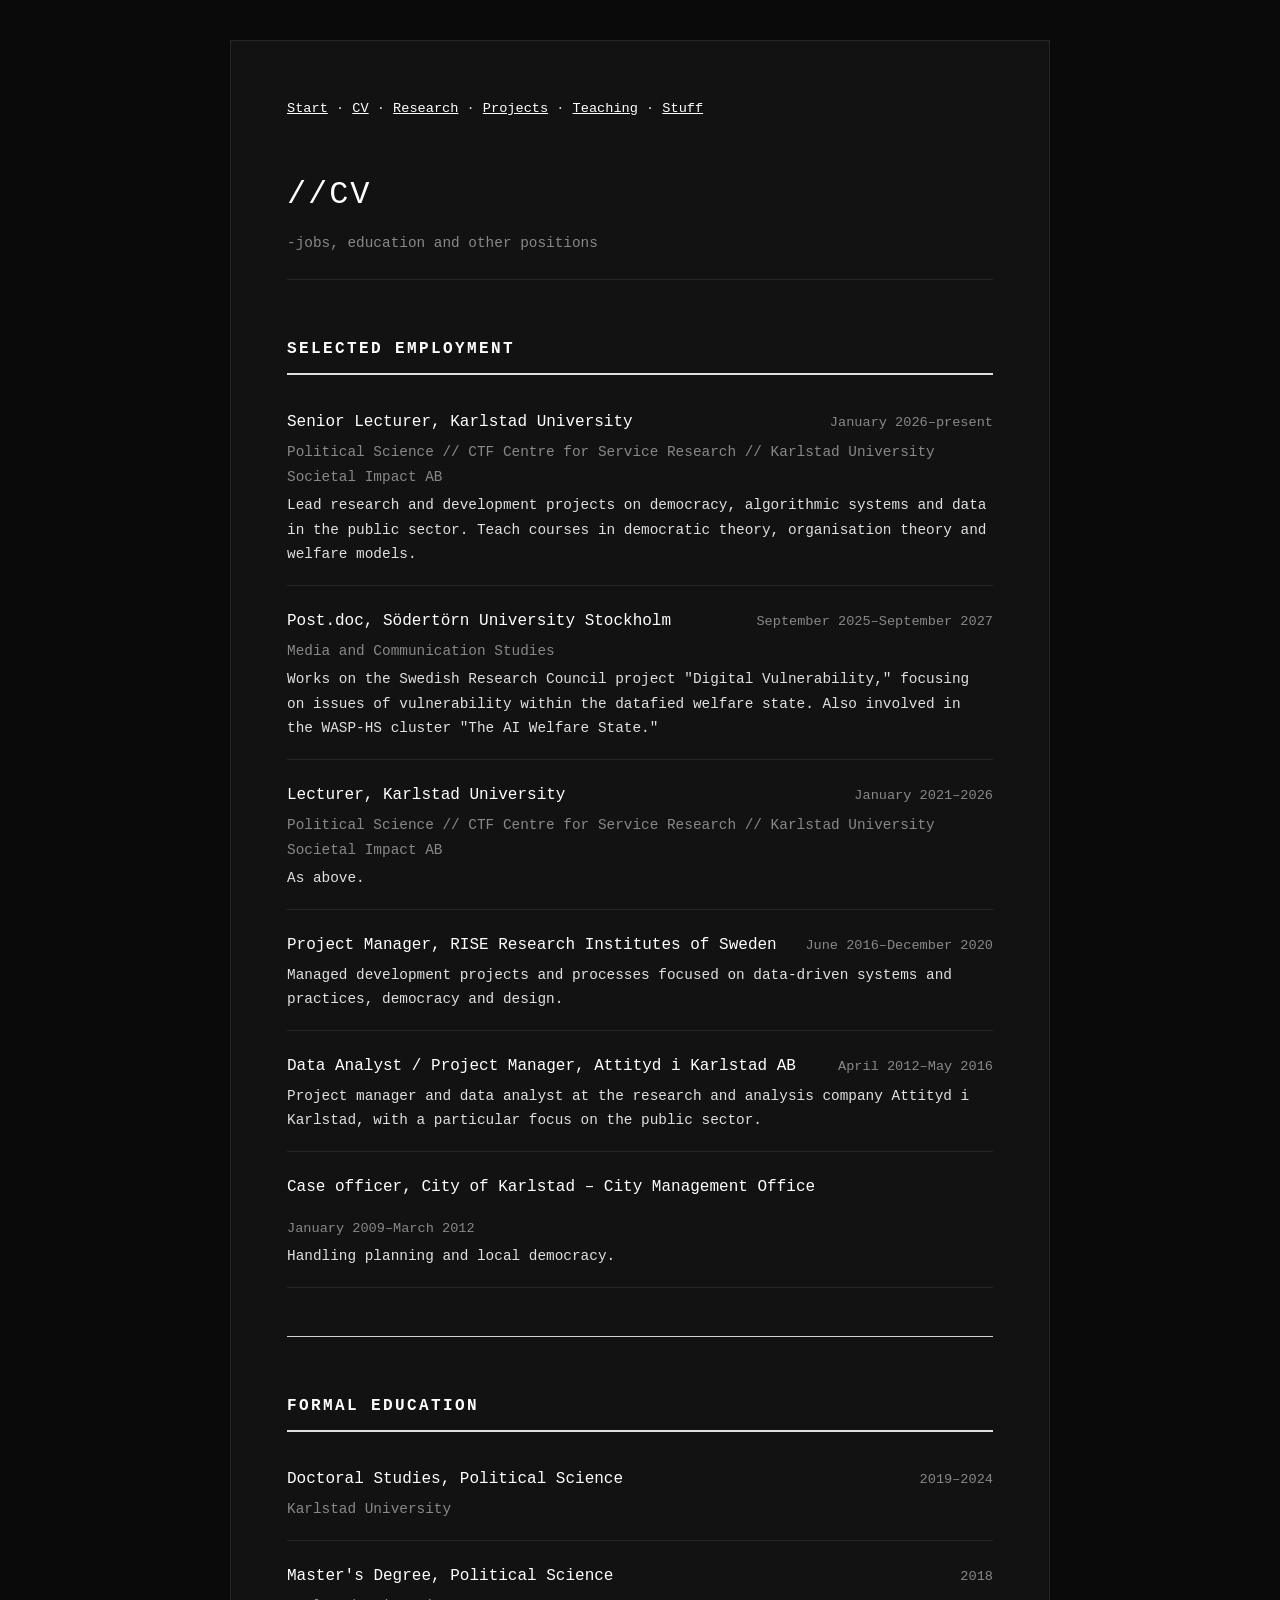
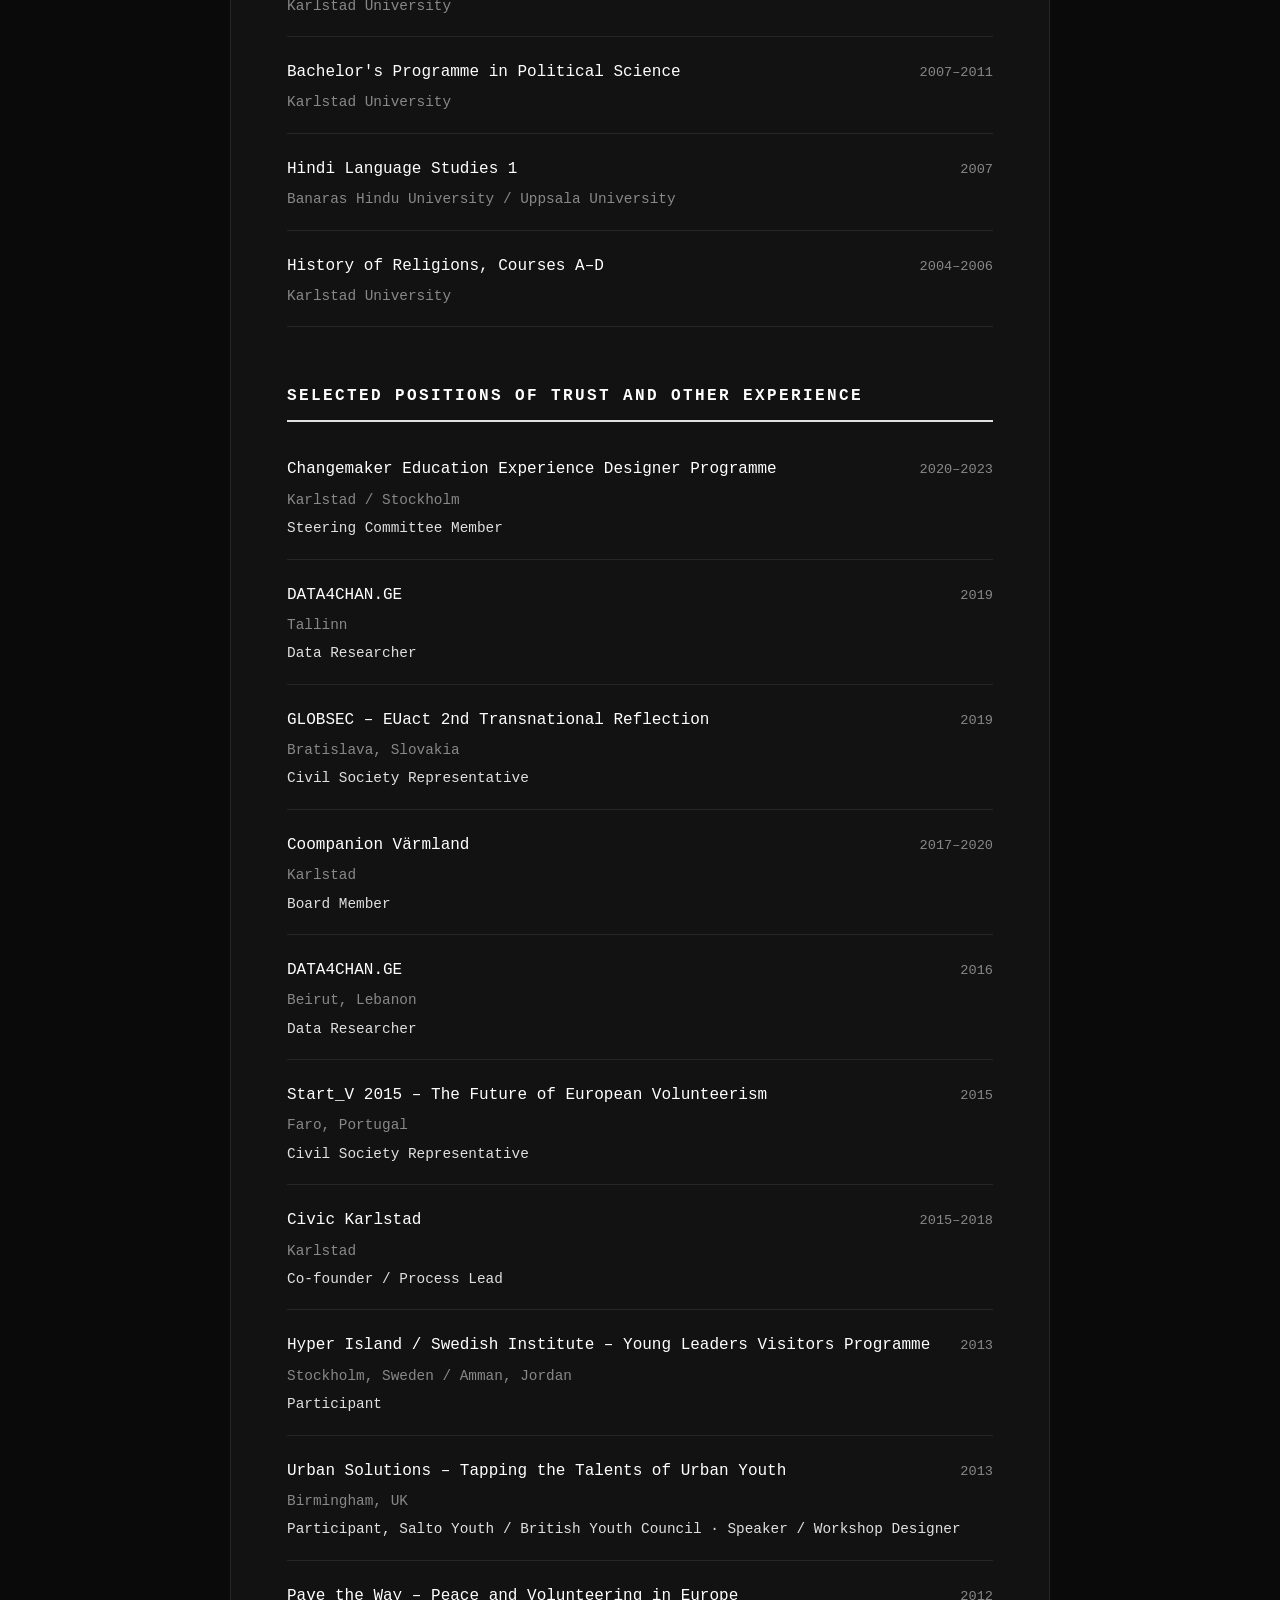
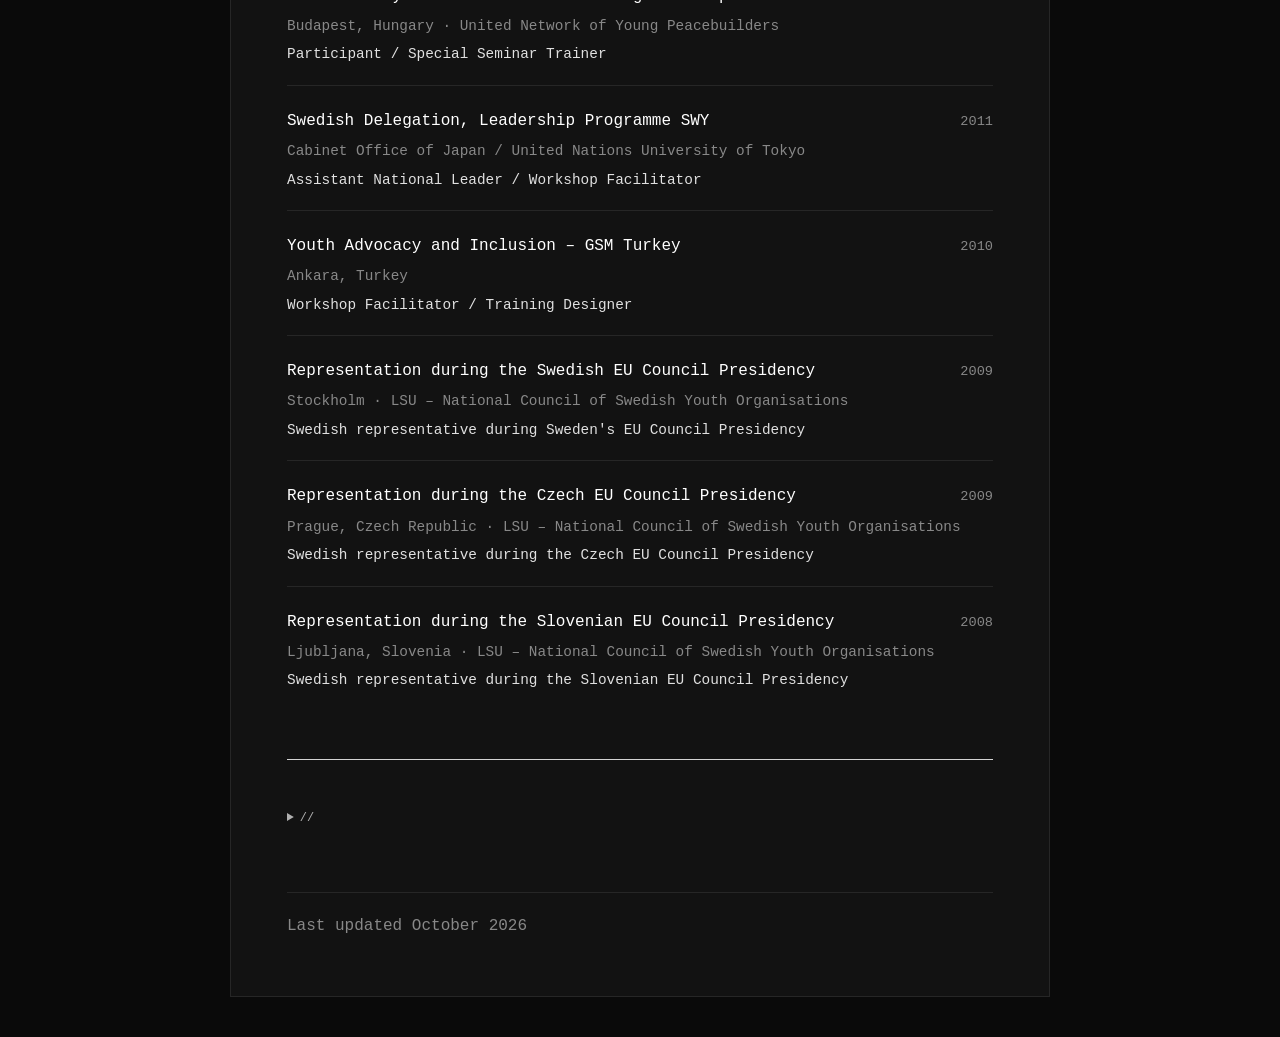
==== commit 9c90c0de: "Update footer with last updated date" ====
--- a/cv.html
+++ b/cv.html
@@ -161,7 +161,7 @@
   <p>And when I grow up, I think I'm gonna be a nurse. Or a social worker.</p>
 </details>
 
-<footer>check page footers for last update</footer>
+<footer>Last updated October 2026</footer>
 </div>
 </body>
 </html>
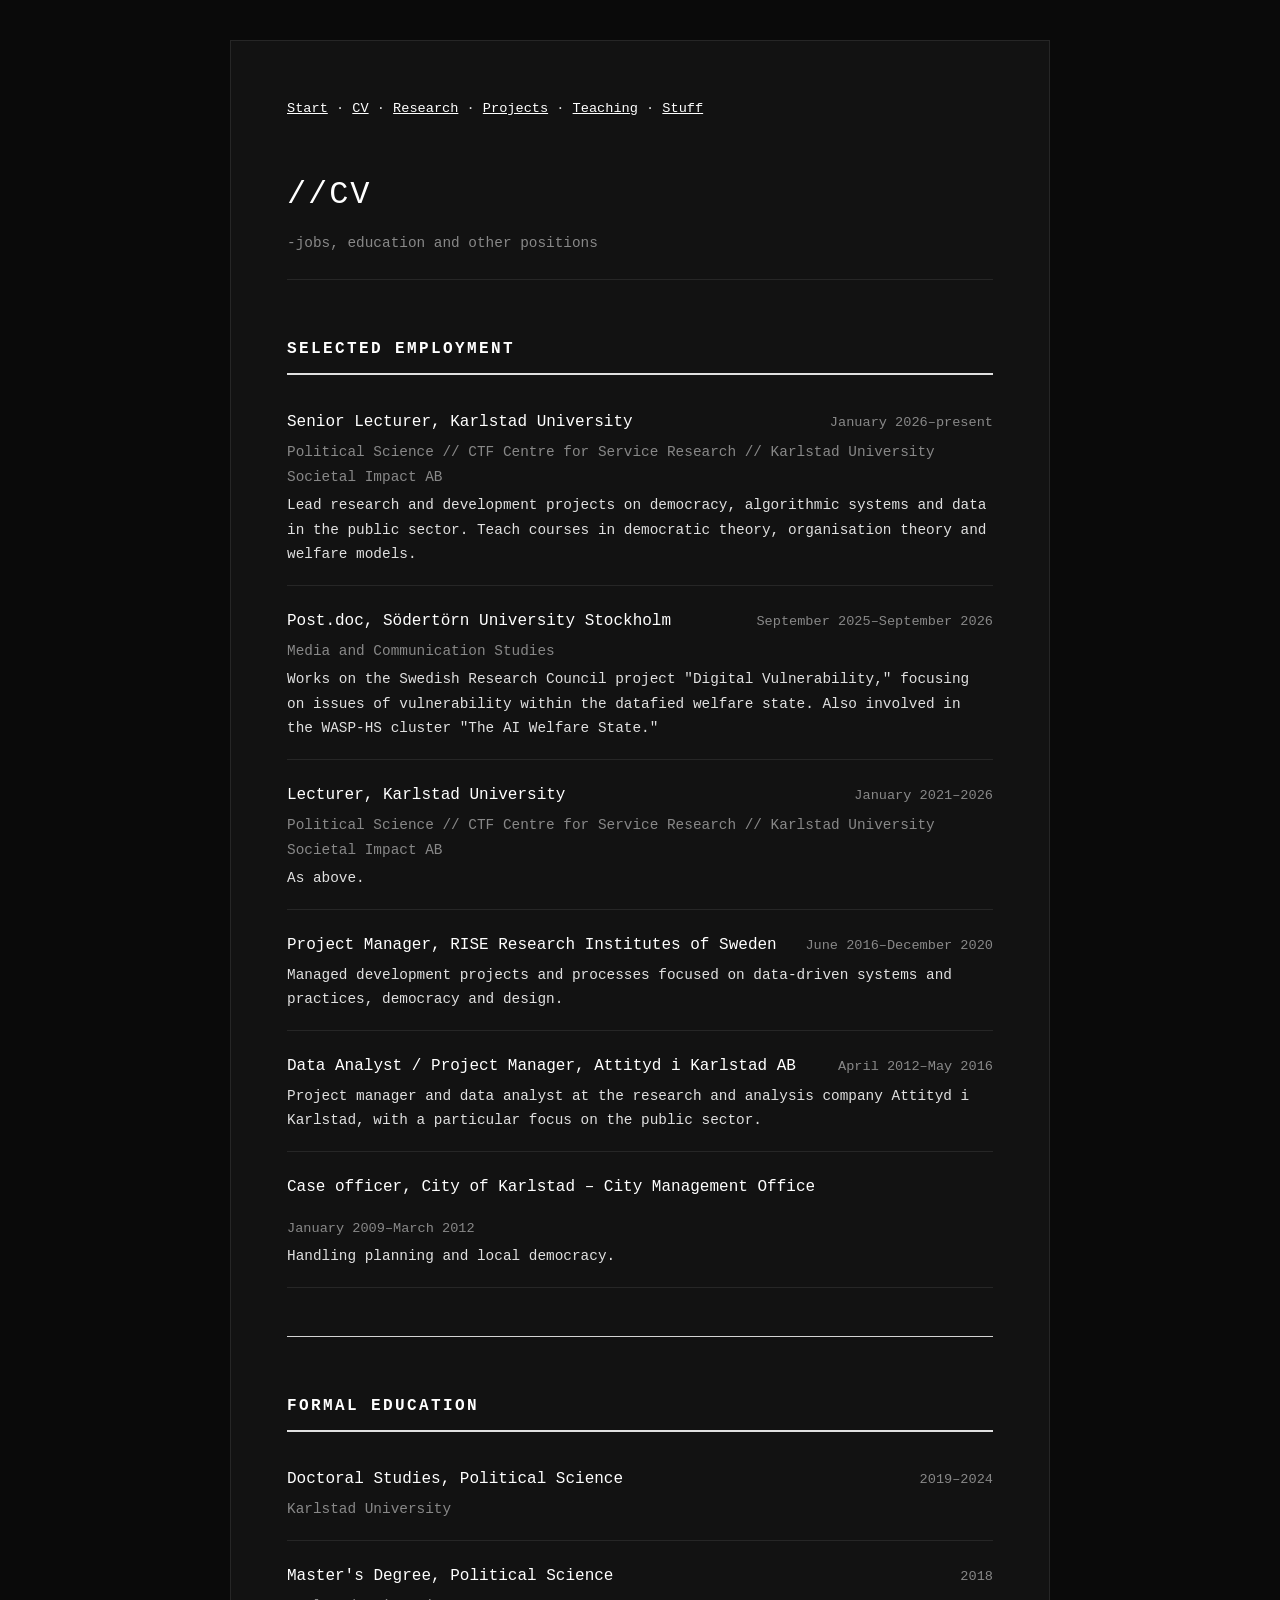
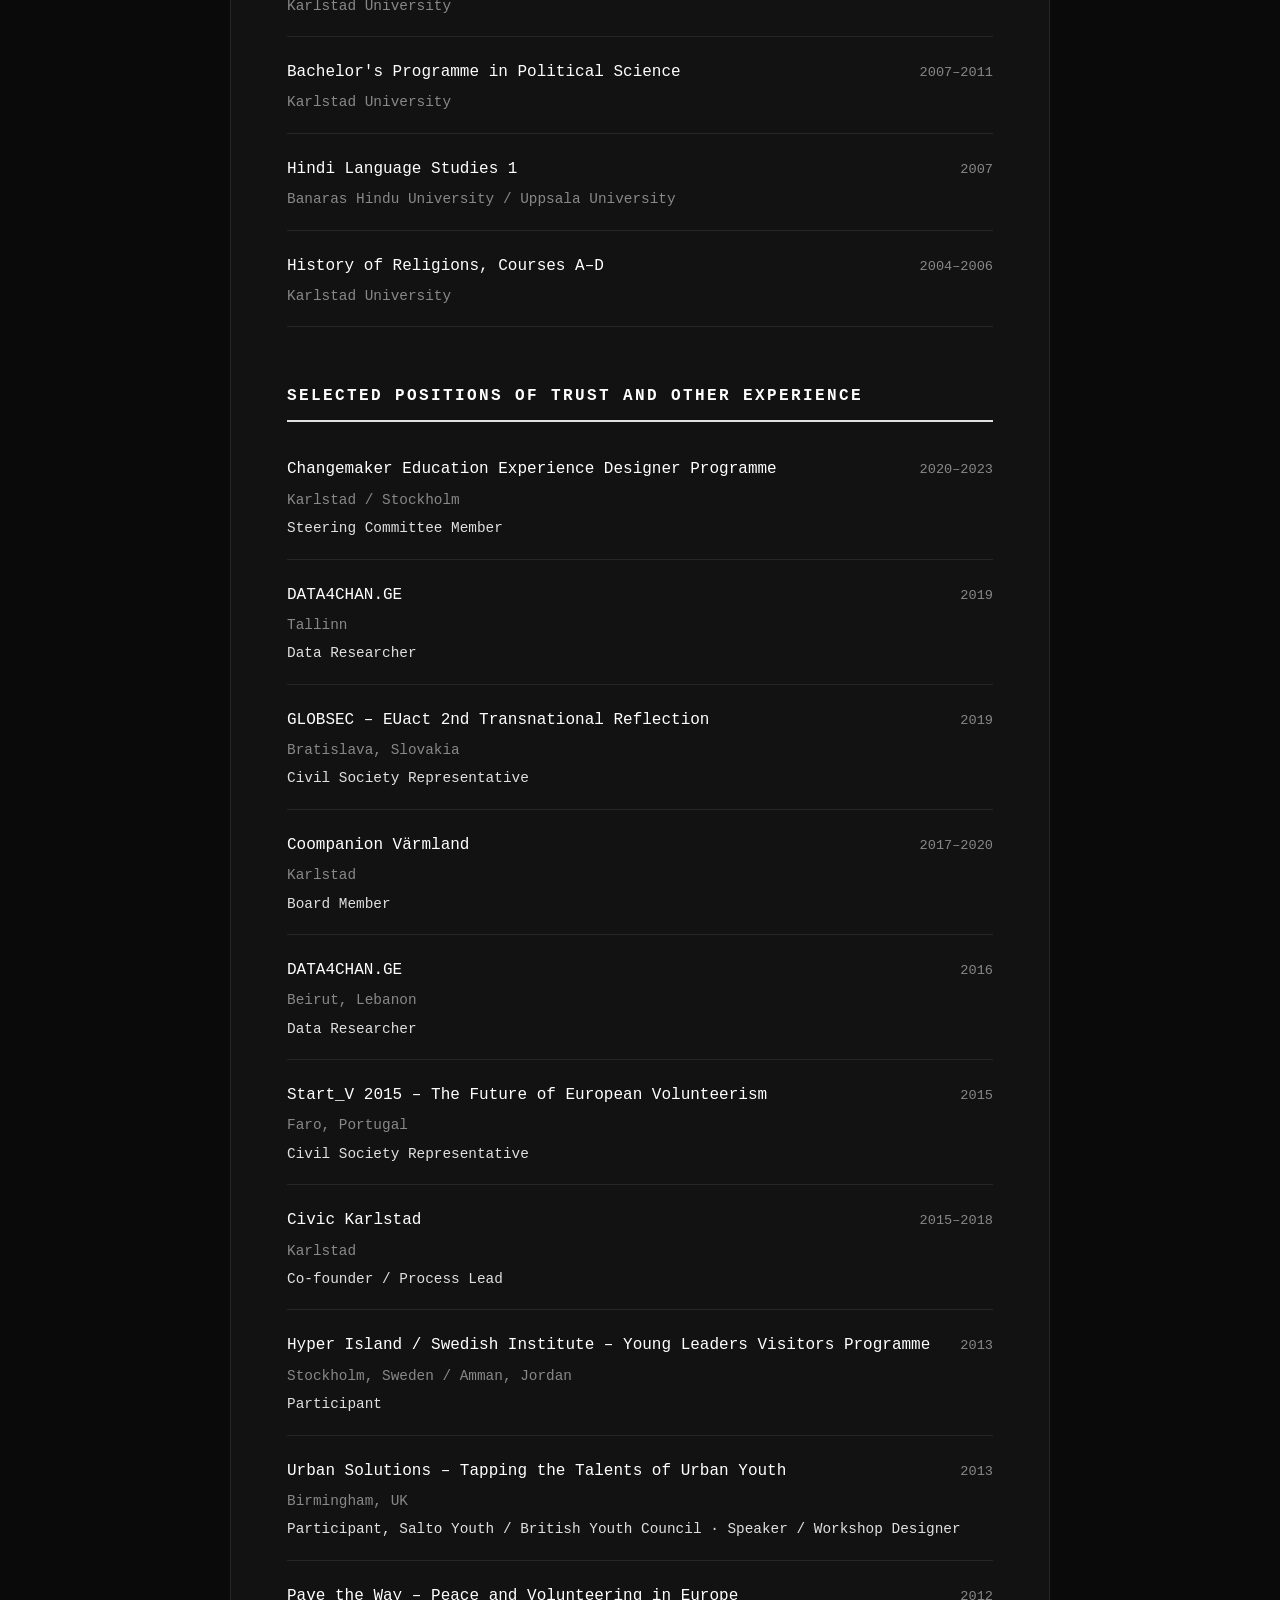
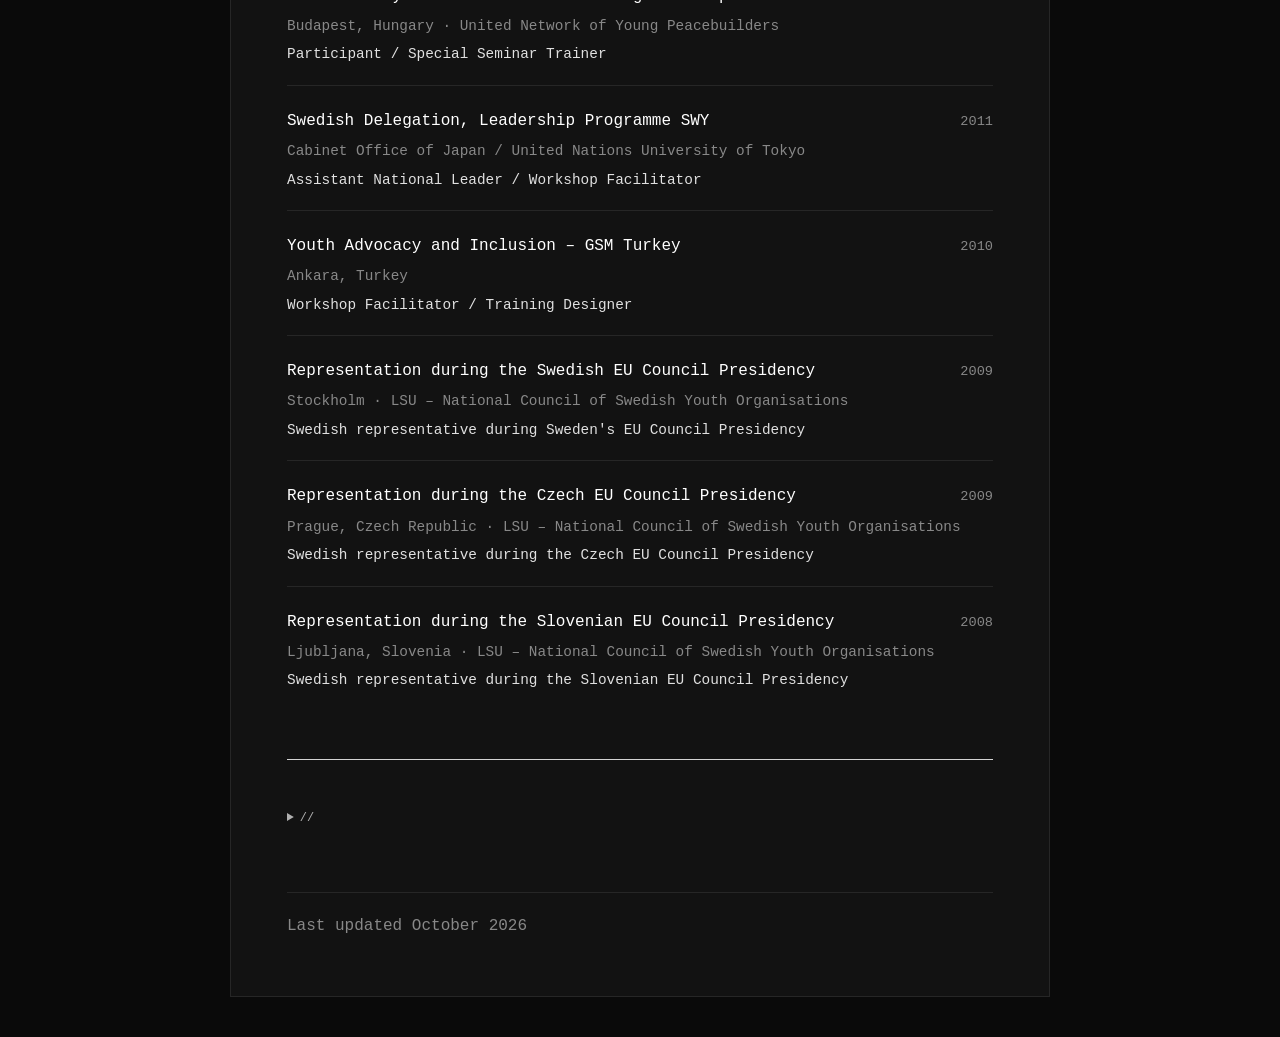
==== commit 96052e04: "Update end date for Post.doc position at Södertörn University" ====
--- a/cv.html
+++ b/cv.html
@@ -30,7 +30,7 @@
   <p>Lead research and development projects on democracy, algorithmic systems and data in the public sector. Teach courses in democratic theory, organisation theory and welfare models.</p>
 </div>
 <div class="entry">
-  <div class="entry-head"><strong>Post.doc, Södertörn University Stockholm</strong><span class="date">September 2025–September 2027</span></div>
+  <div class="entry-head"><strong>Post.doc, Södertörn University Stockholm</strong><span class="date">September 2025–September 2026</span></div>
   <p class="place">Media and Communication Studies</p>
   <p>Works on the Swedish Research Council project "Digital Vulnerability," focusing on issues of vulnerability within the datafied welfare state. Also involved in the WASP-HS cluster "The AI Welfare State."</p>
 </div>
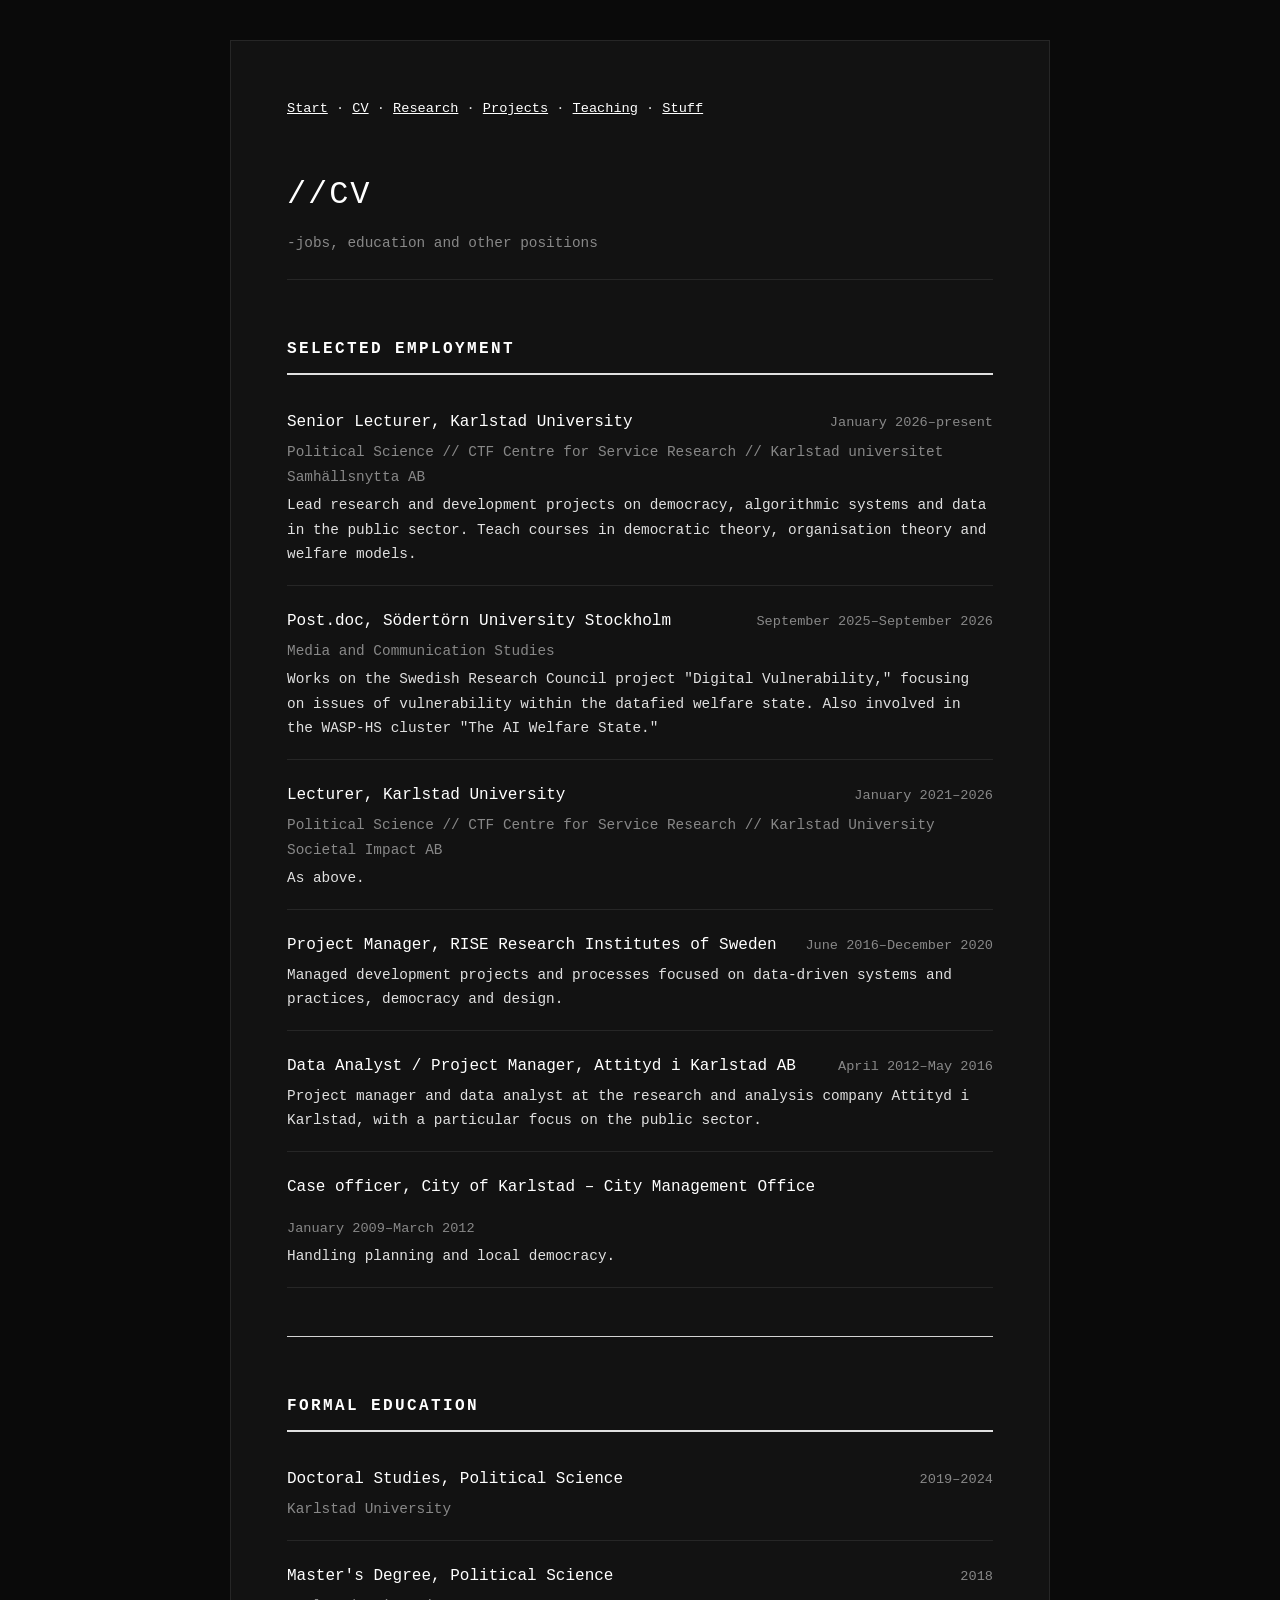
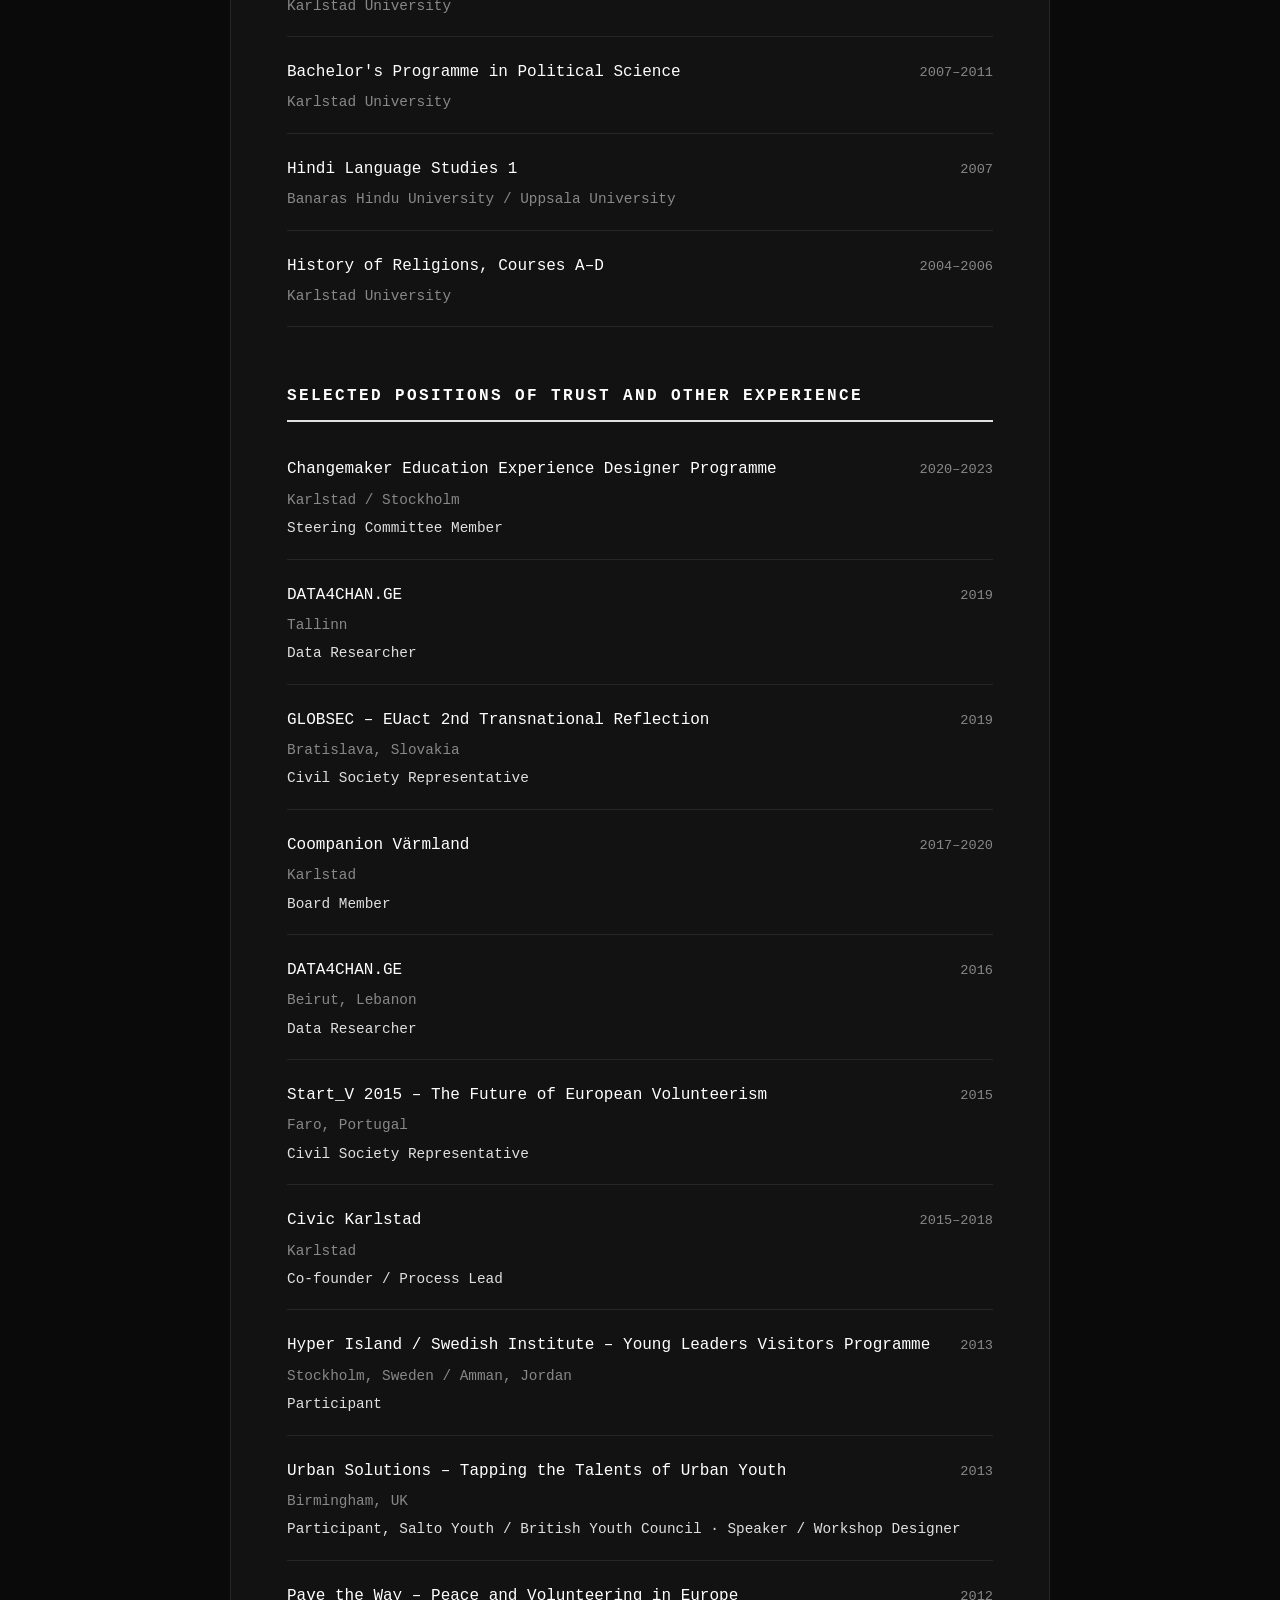
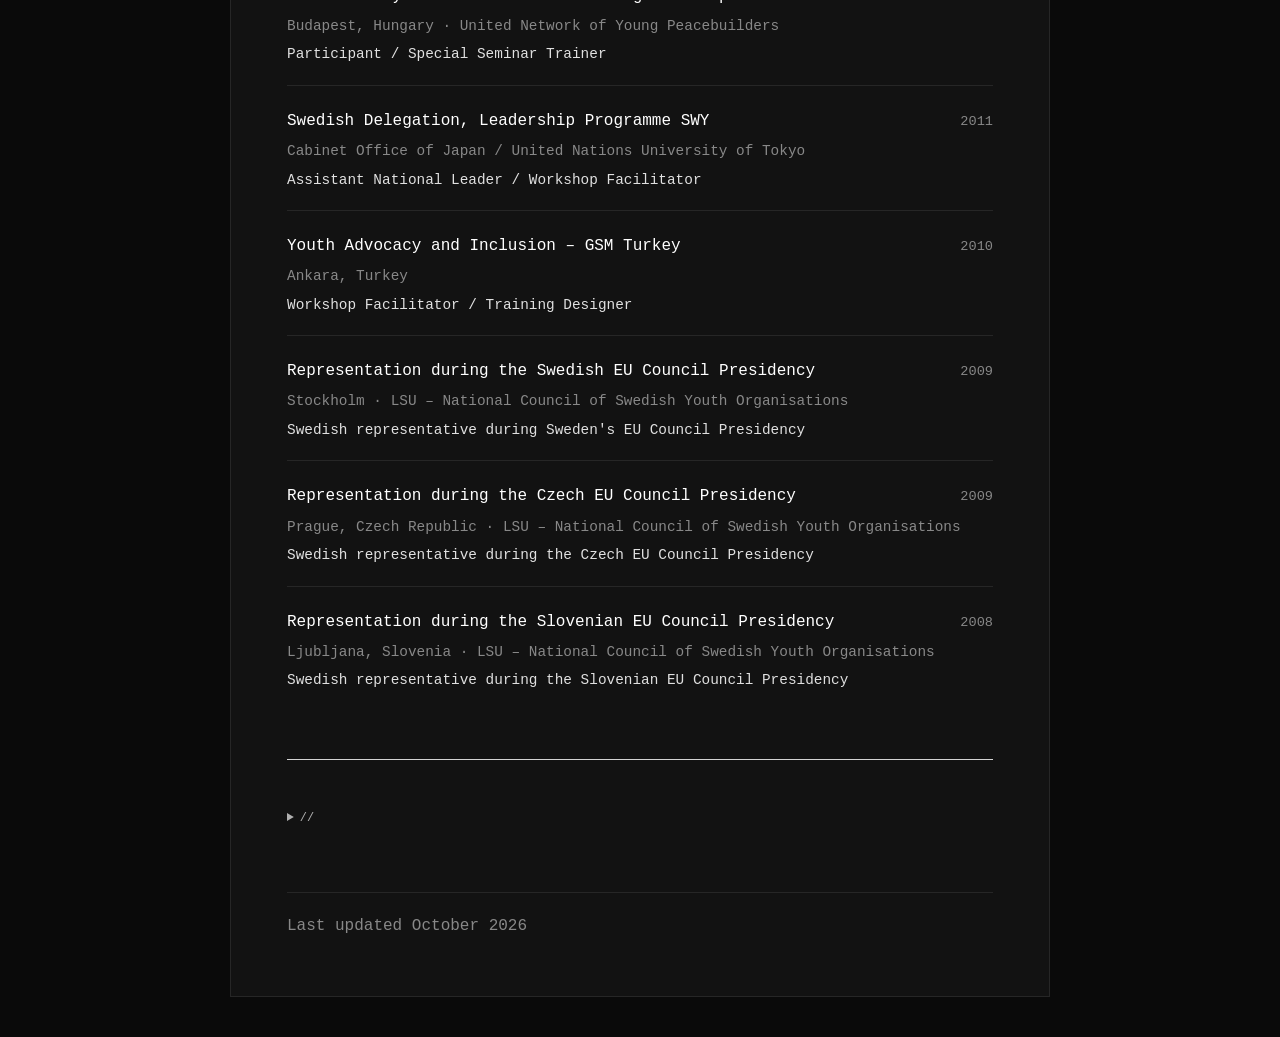
==== commit 3e93ae11: "Update employment details in cv.html" ====
--- a/cv.html
+++ b/cv.html
@@ -26,7 +26,7 @@
 <h2>Selected Employment</h2>
 <div class="entry">
   <div class="entry-head"><strong>Senior Lecturer, Karlstad University</strong><span class="date">January 2026–present</span></div>
-  <p class="place">Political Science // CTF Centre for Service Research // Karlstad University Societal Impact AB</p>
+  <p class="place">Political Science // CTF Centre for Service Research // Karlstad universitet Samhällsnytta AB</p>
   <p>Lead research and development projects on democracy, algorithmic systems and data in the public sector. Teach courses in democratic theory, organisation theory and welfare models.</p>
 </div>
 <div class="entry">
